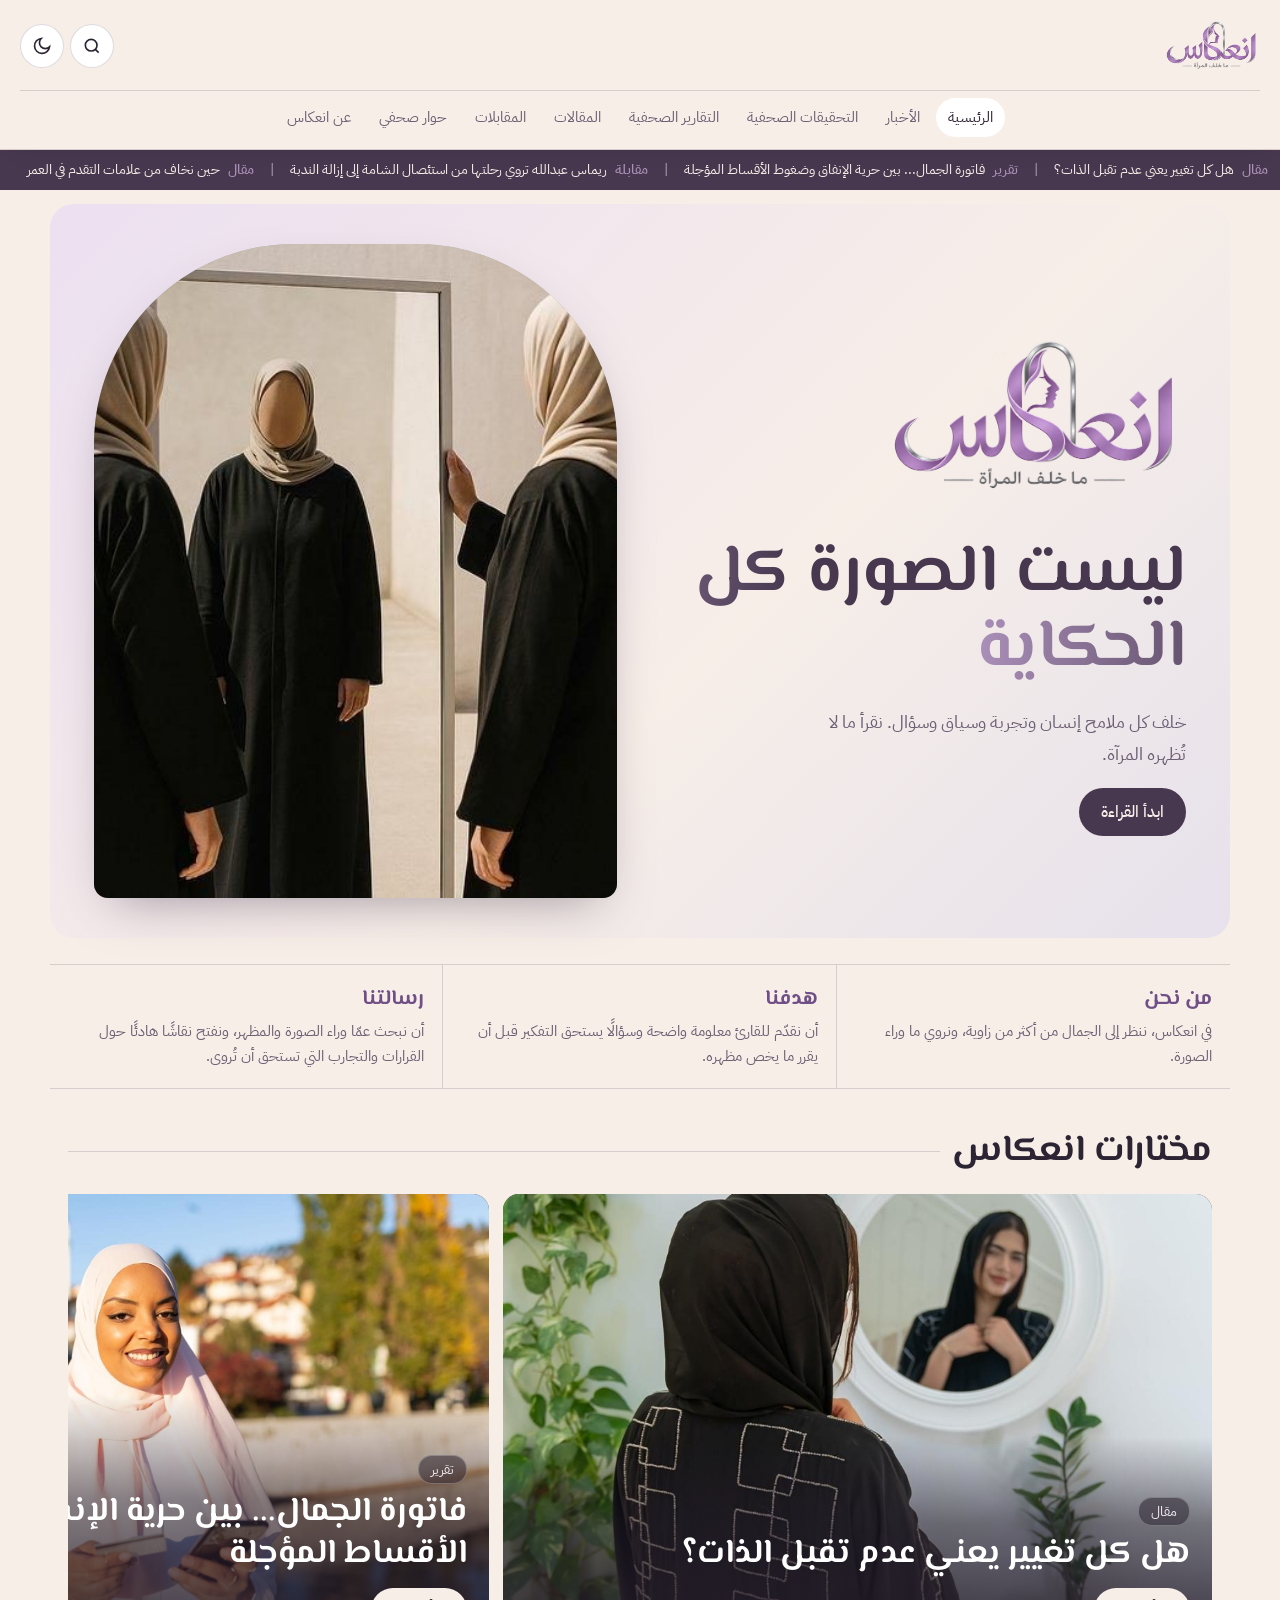
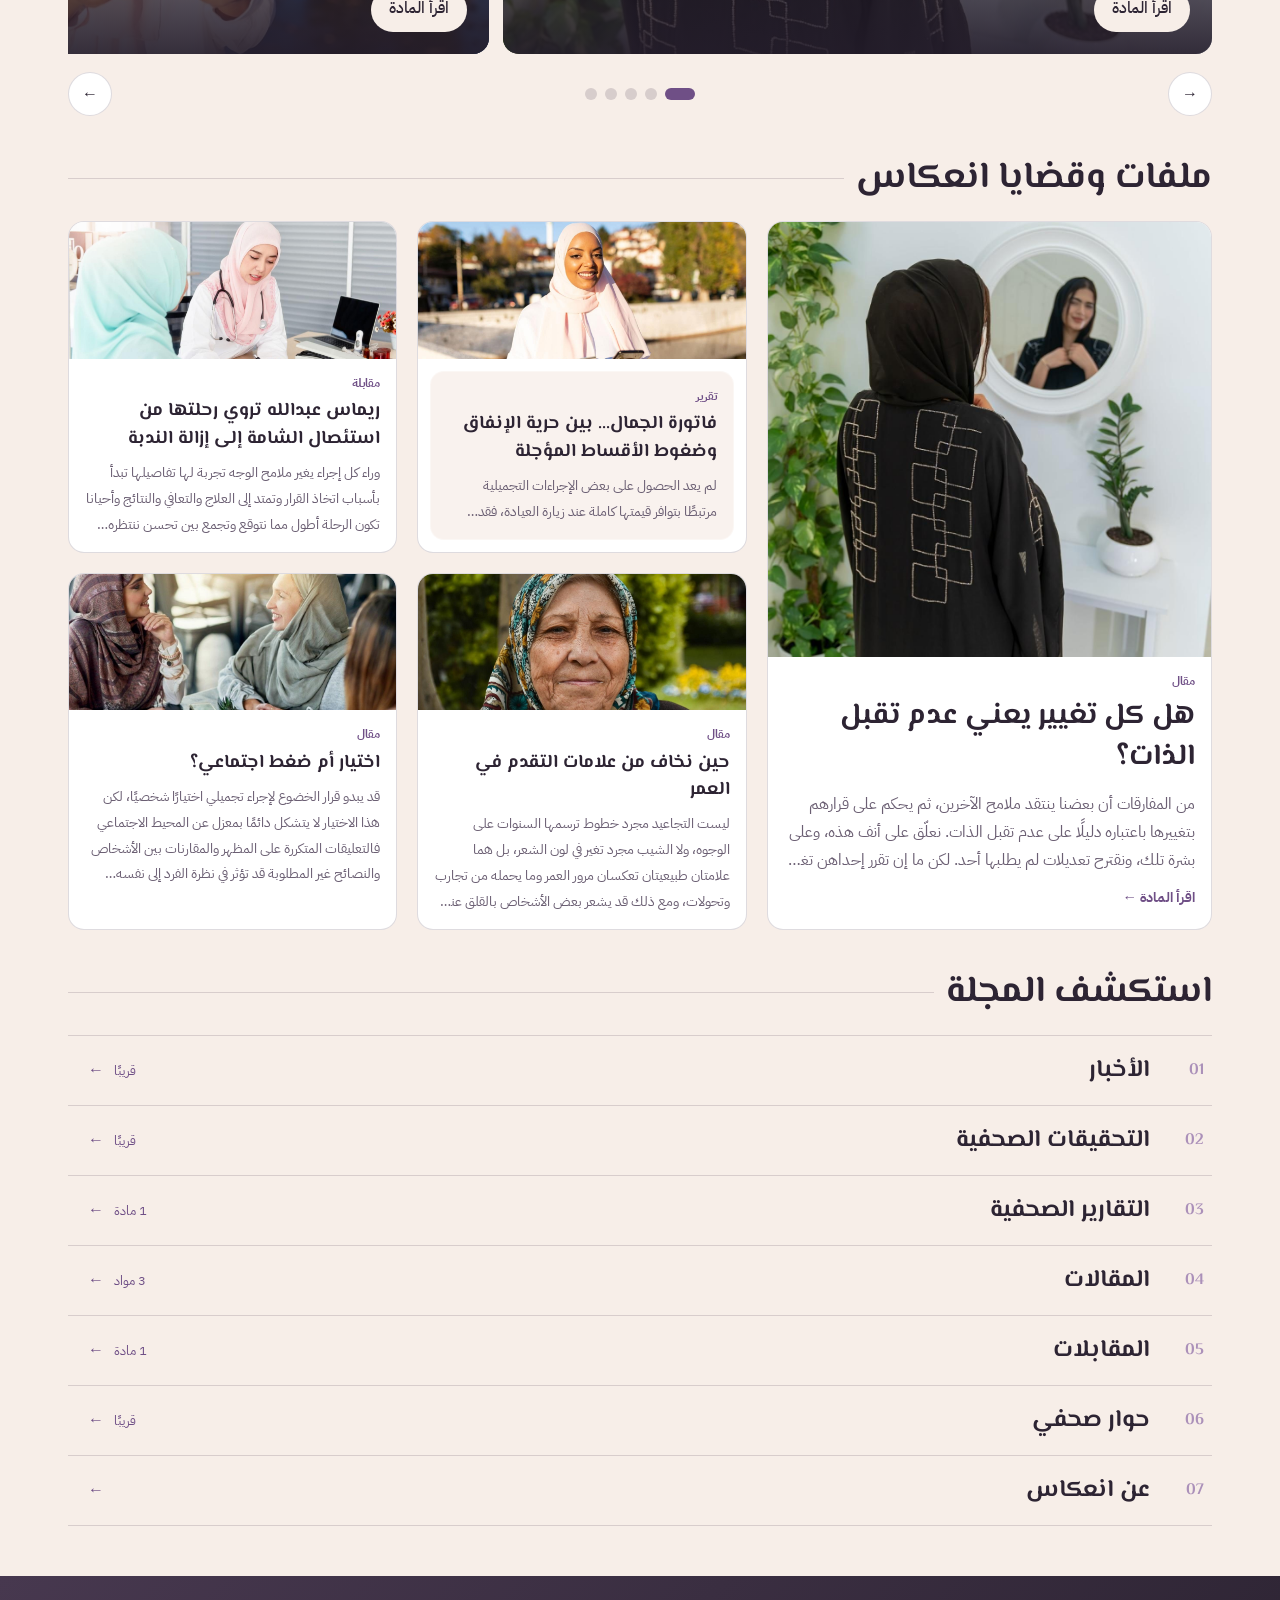
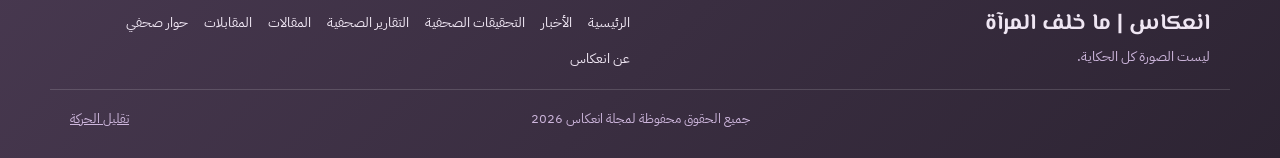
==== index.html @ 0155a6f4 "Add complete Inikas magazine with local fonts and latest navigation and team refinements" ====
<!doctype html>
<html lang="ar" dir="rtl">
<head>
<meta charset="utf-8">
<meta name="viewport" content="width=device-width,initial-scale=1">
<title>انعكاس | ما خلف المرآة</title>
<meta name="description" content="في انعكاس ننظر إلى الجمال من أكثر من زاوية، ونحكي القصص التي تختبئ خلف الصورة.">
<meta property="og:title" content="انعكاس | ما خلف المرآة"><meta property="og:type" content="website">
<link rel="icon" href="assets/images/logo-inikas.png">
<script>try{var d=document.documentElement,t=localStorage.getItem('inikas-theme');if(!t)t=matchMedia('(prefers-color-scheme:dark)').matches?'dark':'light';d.dataset.theme=t;if(localStorage.getItem('inikas-motion')==='off')d.dataset.motion='off'}catch(e){}</script>

<link rel="stylesheet" href="assets/css/fonts.css">
<link rel="stylesheet" href="assets/css/style.css">
</head>
<body>
<a class="skip" href="#main">تخطَّ إلى المحتوى</a>
<div id="progress" aria-hidden="true"></div>
<header class="top">
 <a class="brand" href="#/" aria-label="انعكاس — الرئيسية"><img src="assets/images/logo-inikas.png" alt="شعار انعكاس: ما خلف المرآة"></a>
 <nav id="nav" aria-label="أقسام المجلة"></nav>
 <div class="tools">
  <button id="btnSearch" class="ib" aria-label="بحث"><svg viewBox="0 0 24 24" width="20" height="20" fill="none" stroke="currentColor" stroke-width="2"><circle cx="11" cy="11" r="7"/><path d="m20 20-4-4"/></svg></button>
  <button id="btnTheme" class="ib" aria-label="تبديل الوضع الفاتح والداكن"><svg viewBox="0 0 24 24" width="20" height="20" fill="none" stroke="currentColor" stroke-width="2"><path d="M21 13A9 9 0 1 1 11 3a7 7 0 0 0 10 10z"/></svg></button>
  <button id="btnMenu" class="ib burger" aria-label="القائمة" aria-expanded="false" aria-controls="drawer"><svg viewBox="0 0 24 24" width="22" height="22" fill="none" stroke="currentColor" stroke-width="2" stroke-linecap="round"><path d="M4 7h16M4 12h16M4 17h16"/></svg></button>
 </div>
</header>
<div class="ticker" role="region" aria-label="آخر العناوين"><div class="tview"><div class="ttrack" id="ttrack"></div></div></div>
<main id="main" tabindex="-1"></main>
<footer class="foot" id="foot"></footer>
<div id="overlay" hidden></div>
<script src="content/articles.js"></script>
<script src="content/articles2.js"></script>
<script src="assets/js/app.js"></script>
</body></html>
---- assets/css/fonts.css ----
@font-face {
  font-family: 'El Messiri';
  font-style: normal;
  font-weight: 400 700;
  font-display: swap;
  src: url(../fonts/el-messiri-400-700-arabic.woff2) format('woff2');
  unicode-range: U+0600-06FF, U+0750-077F, U+0870-0891, U+0897-08E1, U+08E3-08FF, U+200C-200E, U+2010-2011, U+204F, U+2E41, U+FB50-FDFF, U+FE70-FE74, U+FE76-FEFC, U+102E0-102FB, U+10E60-10E7E, U+10EC2-10EC7, U+10EC9-10EEE, U+10EF0-10EFF, U+1EE00-1EE03, U+1EE05-1EE1F, U+1EE21-1EE22, U+1EE24, U+1EE27, U+1EE29-1EE32, U+1EE34-1EE37, U+1EE39, U+1EE3B, U+1EE42, U+1EE47, U+1EE49, U+1EE4B, U+1EE4D-1EE4F, U+1EE51-1EE52, U+1EE54, U+1EE57, U+1EE59, U+1EE5B, U+1EE5D, U+1EE5F, U+1EE61-1EE62, U+1EE64, U+1EE67-1EE6A, U+1EE6C-1EE72, U+1EE74-1EE77, U+1EE79-1EE7C, U+1EE7E, U+1EE80-1EE89, U+1EE8B-1EE9B, U+1EEA1-1EEA3, U+1EEA5-1EEA9, U+1EEAB-1EEBB, U+1EEF0-1EEF1;
}
@font-face {
  font-family: 'El Messiri';
  font-style: normal;
  font-weight: 400 700;
  font-display: swap;
  src: url(../fonts/el-messiri-400-700-latin.woff2) format('woff2');
  unicode-range: U+0000-00FF, U+0131, U+0152-0153, U+02BB-02BC, U+02C6, U+02DA, U+02DC, U+0304, U+0308, U+0329, U+2000-206F, U+20AC, U+2122, U+2191, U+2193, U+2212, U+2215, U+FEFF, U+FFFD;
}
@font-face {
  font-family: 'IBM Plex Sans Arabic';
  font-style: normal;
  font-weight: 400;
  font-display: swap;
  src: url(../fonts/ibm-plex-sans-arabic-400-arabic.woff2) format('woff2');
  unicode-range: U+0600-06FF, U+0750-077F, U+0870-0891, U+0897-08E1, U+08E3-08FF, U+200C-200E, U+2010-2011, U+204F, U+2E41, U+FB50-FDFF, U+FE70-FE74, U+FE76-FEFC, U+102E0-102FB, U+10E60-10E7E, U+10EC2-10EC7, U+10EC9-10EEE, U+10EF0-10EFF, U+1EE00-1EE03, U+1EE05-1EE1F, U+1EE21-1EE22, U+1EE24, U+1EE27, U+1EE29-1EE32, U+1EE34-1EE37, U+1EE39, U+1EE3B, U+1EE42, U+1EE47, U+1EE49, U+1EE4B, U+1EE4D-1EE4F, U+1EE51-1EE52, U+1EE54, U+1EE57, U+1EE59, U+1EE5B, U+1EE5D, U+1EE5F, U+1EE61-1EE62, U+1EE64, U+1EE67-1EE6A, U+1EE6C-1EE72, U+1EE74-1EE77, U+1EE79-1EE7C, U+1EE7E, U+1EE80-1EE89, U+1EE8B-1EE9B, U+1EEA1-1EEA3, U+1EEA5-1EEA9, U+1EEAB-1EEBB, U+1EEF0-1EEF1;
}
@font-face {
  font-family: 'IBM Plex Sans Arabic';
  font-style: normal;
  font-weight: 400;
  font-display: swap;
  src: url(../fonts/ibm-plex-sans-arabic-400-latin.woff2) format('woff2');
  unicode-range: U+0000-00FF, U+0131, U+0152-0153, U+02BB-02BC, U+02C6, U+02DA, U+02DC, U+0304, U+0308, U+0329, U+2000-206F, U+20AC, U+2122, U+2191, U+2193, U+2212, U+2215, U+FEFF, U+FFFD;
}
@font-face {
  font-family: 'IBM Plex Sans Arabic';
  font-style: normal;
  font-weight: 500;
  font-display: swap;
  src: url(../fonts/ibm-plex-sans-arabic-500-arabic.woff2) format('woff2');
  unicode-range: U+0600-06FF, U+0750-077F, U+0870-0891, U+0897-08E1, U+08E3-08FF, U+200C-200E, U+2010-2011, U+204F, U+2E41, U+FB50-FDFF, U+FE70-FE74, U+FE76-FEFC, U+102E0-102FB, U+10E60-10E7E, U+10EC2-10EC7, U+10EC9-10EEE, U+10EF0-10EFF, U+1EE00-1EE03, U+1EE05-1EE1F, U+1EE21-1EE22, U+1EE24, U+1EE27, U+1EE29-1EE32, U+1EE34-1EE37, U+1EE39, U+1EE3B, U+1EE42, U+1EE47, U+1EE49, U+1EE4B, U+1EE4D-1EE4F, U+1EE51-1EE52, U+1EE54, U+1EE57, U+1EE59, U+1EE5B, U+1EE5D, U+1EE5F, U+1EE61-1EE62, U+1EE64, U+1EE67-1EE6A, U+1EE6C-1EE72, U+1EE74-1EE77, U+1EE79-1EE7C, U+1EE7E, U+1EE80-1EE89, U+1EE8B-1EE9B, U+1EEA1-1EEA3, U+1EEA5-1EEA9, U+1EEAB-1EEBB, U+1EEF0-1EEF1;
}
@font-face {
  font-family: 'IBM Plex Sans Arabic';
  font-style: normal;
  font-weight: 500;
  font-display: swap;
  src: url(../fonts/ibm-plex-sans-arabic-500-latin.woff2) format('woff2');
  unicode-range: U+0000-00FF, U+0131, U+0152-0153, U+02BB-02BC, U+02C6, U+02DA, U+02DC, U+0304, U+0308, U+0329, U+2000-206F, U+20AC, U+2122, U+2191, U+2193, U+2212, U+2215, U+FEFF, U+FFFD;
}
@font-face {
  font-family: 'IBM Plex Sans Arabic';
  font-style: normal;
  font-weight: 600;
  font-display: swap;
  src: url(../fonts/ibm-plex-sans-arabic-600-arabic.woff2) format('woff2');
  unicode-range: U+0600-06FF, U+0750-077F, U+0870-0891, U+0897-08E1, U+08E3-08FF, U+200C-200E, U+2010-2011, U+204F, U+2E41, U+FB50-FDFF, U+FE70-FE74, U+FE76-FEFC, U+102E0-102FB, U+10E60-10E7E, U+10EC2-10EC7, U+10EC9-10EEE, U+10EF0-10EFF, U+1EE00-1EE03, U+1EE05-1EE1F, U+1EE21-1EE22, U+1EE24, U+1EE27, U+1EE29-1EE32, U+1EE34-1EE37, U+1EE39, U+1EE3B, U+1EE42, U+1EE47, U+1EE49, U+1EE4B, U+1EE4D-1EE4F, U+1EE51-1EE52, U+1EE54, U+1EE57, U+1EE59, U+1EE5B, U+1EE5D, U+1EE5F, U+1EE61-1EE62, U+1EE64, U+1EE67-1EE6A, U+1EE6C-1EE72, U+1EE74-1EE77, U+1EE79-1EE7C, U+1EE7E, U+1EE80-1EE89, U+1EE8B-1EE9B, U+1EEA1-1EEA3, U+1EEA5-1EEA9, U+1EEAB-1EEBB, U+1EEF0-1EEF1;
}
@font-face {
  font-family: 'IBM Plex Sans Arabic';
  font-style: normal;
  font-weight: 600;
  font-display: swap;
  src: url(../fonts/ibm-plex-sans-arabic-600-latin.woff2) format('woff2');
  unicode-range: U+0000-00FF, U+0131, U+0152-0153, U+02BB-02BC, U+02C6, U+02DA, U+02DC, U+0304, U+0308, U+0329, U+2000-206F, U+20AC, U+2122, U+2191, U+2193, U+2212, U+2215, U+FEFF, U+FFFD;
}
@font-face {
  font-family: 'IBM Plex Sans Arabic';
  font-style: normal;
  font-weight: 700;
  font-display: swap;
  src: url(../fonts/ibm-plex-sans-arabic-700-arabic.woff2) format('woff2');
  unicode-range: U+0600-06FF, U+0750-077F, U+0870-0891, U+0897-08E1, U+08E3-08FF, U+200C-200E, U+2010-2011, U+204F, U+2E41, U+FB50-FDFF, U+FE70-FE74, U+FE76-FEFC, U+102E0-102FB, U+10E60-10E7E, U+10EC2-10EC7, U+10EC9-10EEE, U+10EF0-10EFF, U+1EE00-1EE03, U+1EE05-1EE1F, U+1EE21-1EE22, U+1EE24, U+1EE27, U+1EE29-1EE32, U+1EE34-1EE37, U+1EE39, U+1EE3B, U+1EE42, U+1EE47, U+1EE49, U+1EE4B, U+1EE4D-1EE4F, U+1EE51-1EE52, U+1EE54, U+1EE57, U+1EE59, U+1EE5B, U+1EE5D, U+1EE5F, U+1EE61-1EE62, U+1EE64, U+1EE67-1EE6A, U+1EE6C-1EE72, U+1EE74-1EE77, U+1EE79-1EE7C, U+1EE7E, U+1EE80-1EE89, U+1EE8B-1EE9B, U+1EEA1-1EEA3, U+1EEA5-1EEA9, U+1EEAB-1EEBB, U+1EEF0-1EEF1;
}
@font-face {
  font-family: 'IBM Plex Sans Arabic';
  font-style: normal;
  font-weight: 700;
  font-display: swap;
  src: url(../fonts/ibm-plex-sans-arabic-700-latin.woff2) format('woff2');
  unicode-range: U+0000-00FF, U+0131, U+0152-0153, U+02BB-02BC, U+02C6, U+02DA, U+02DC, U+0304, U+0308, U+0329, U+2000-206F, U+20AC, U+2122, U+2191, U+2193, U+2212, U+2215, U+FEFF, U+FFFD;
}
---- assets/css/style.css ----
:root{--bg:#F7EEE8;--bg2:#fff;--ink:#2d2433;--mut:#6b5f73;--mauve:#AB90B9;--plum:#47384F;--sage:#ADB9A9;--line:rgba(71,56,79,.18);--acc:#6f4f86;--fs:1.08rem;--hf:'El Messiri','Noto Naskh Arabic',serif;--bf:'IBM Plex Sans Arabic','Segoe UI',Tahoma,sans-serif}
[data-theme=dark]{--bg:#241d2b;--bg2:#30263a;--ink:#f1e9ee;--mut:#b9aec3;--mauve:#c3a9d1;--plum:#e9dff0;--line:rgba(233,223,240,.2);--acc:#d2b8e0}
*{box-sizing:border-box}html{scroll-behavior:smooth}
body{margin:0;background:var(--bg);color:var(--ink);font:400 1rem/1.7 var(--bf);overflow-x:hidden}
img{max-width:100%;display:block}a{color:inherit}
.skip{position:absolute;top:-60px;inset-inline-start:8px;background:var(--plum);color:#fff;padding:8px 12px;z-index:99}.skip:focus{top:8px}
:focus-visible{outline:3px solid var(--mauve);outline-offset:2px}
#progress{position:fixed;top:0;inset-inline:0;height:3px;transform-origin:right;transform:scaleX(0);background:var(--mauve);z-index:60}
.top{position:sticky;top:0;z-index:40;display:flex;align-items:center;gap:12px;padding:8px 16px;background:var(--bg);border-bottom:1px solid var(--line)}
.brand img{height:46px;width:auto;background:#fff;border-radius:8px;padding:2px 8px}
#nav{display:none;gap:4px;flex:1;flex-wrap:wrap}
#nav a{text-decoration:none;padding:6px 10px;border-radius:20px;font-size:.92rem;color:var(--mut)}#nav a:hover,#nav a[aria-current]{background:var(--bg2);color:var(--ink)}
.tools{display:flex;gap:6px;align-items:center;margin-inline-start:auto}
.ib{border:1px solid var(--line);background:var(--bg2);color:var(--ink);width:44px;height:44px;border-radius:50%;cursor:pointer;display:grid;place-items:center;font:inherit}.ib.sm{width:34px;height:34px;font-size:.6rem}
.pill{border:0;background:var(--plum);color:var(--bg);padding:10px 16px;border-radius:24px;font:500 .9rem var(--bf);cursor:pointer;min-height:44px}[data-theme=dark] .pill{background:var(--mauve);color:#241d2b}
@media(min-width:1000px){#nav{display:flex}}
.ticker{display:flex;align-items:center;gap:10px;background:var(--plum);color:#f7eee8;padding:4px 12px;font-size:.88rem}
[data-theme=dark] .ticker{background:#17121c}
.tlabel{background:var(--mauve);color:#2d2433;padding:2px 12px;border-radius:14px;font-weight:700;white-space:nowrap}
.tview{flex:1;overflow:hidden;min-width:0}.ttrack{display:flex;width:max-content;animation:tick 55s linear infinite}
.ttrack.paused,.ticker:hover .ttrack,.ticker:focus-within .ttrack{animation-play-state:paused}
.ttrack a{white-space:nowrap;text-decoration:none;padding:4px 0;display:inline-flex;gap:8px}.ttrack a:hover{text-decoration:underline}
.ttrack a b{color:var(--mauve);font-weight:500}.ttrack i{margin:0 18px;color:var(--mauve);font-style:normal;align-self:center}
.ticker .ib{background:transparent;color:#fff;border-color:rgba(255,255,255,.4)}
@keyframes tick{to{transform:translateX(-50%)}}
@media(prefers-reduced-motion:reduce){.ttrack{animation:none}.tview{overflow-x:auto}html{scroll-behavior:auto}*{transition:none!important}}
main{min-height:70vh;outline:0}
.wrap{max-width:1180px;margin:auto;padding:0 18px}
.hero{display:grid;gap:22px;padding:28px 18px 10px;max-width:1180px;margin:auto}
@media(min-width:860px){.hero{grid-template-columns:1.05fr 1fr;align-items:center;padding-top:44px}}
.kick{color:var(--acc);font-weight:700;letter-spacing:.04em;font-size:.9rem}
.hero h1{font:700 clamp(2.1rem,7vw,4.2rem)/1.12 var(--hf);margin:.2em 0 .3em;color:var(--plum)}[data-theme=dark] .hero h1{color:var(--ink)}
.hero p.lead{font-size:1.15rem;color:var(--mut);max-width:34ch}
.hero .logo{width:min(280px,70%);background:#fff;border-radius:14px;padding:6px 12px;margin-bottom:14px}
.btn{display:inline-block;background:var(--plum);color:var(--bg);padding:12px 22px;border-radius:28px;text-decoration:none;font-weight:500;border:0;cursor:pointer;font:500 1rem var(--bf);min-height:44px;transition:transform .2s}.btn:hover{transform:translateY(-2px)}[data-theme=dark] .btn{background:var(--mauve);color:#241d2b}
.mirror{position:relative;border-radius:200px 200px 14px 14px;overflow:hidden;aspect-ratio:4/5;background:var(--sage);box-shadow:0 20px 50px -20px rgba(71,56,79,.5)}
.mirror img{width:100%;height:100%;object-fit:cover;object-position:50% 40%}
.mirror::after{content:"";position:absolute;inset:0;background:linear-gradient(115deg,transparent 40%,rgba(255,255,255,.35) 50%,transparent 60%);background-size:250% 100%;animation:sheen 7s ease-in-out infinite}
@keyframes sheen{0%{background-position:150% 0}60%,100%{background-position:-50% 0}}
@media(prefers-reduced-motion:reduce){.mirror::after{animation:none}}
.mirror small,.cap{position:absolute;inset-inline-start:12px;bottom:10px;background:rgba(36,29,43,.7);color:#fff;padding:2px 10px;border-radius:12px;font-size:.75rem}
.intro{display:grid;gap:0;margin:26px auto;max-width:1180px;border-block:1px solid var(--line)}
@media(min-width:760px){.intro{grid-template-columns:repeat(3,1fr)}.intro div+div{border-inline-start:1px solid var(--line)}}
.intro div{padding:18px}.intro h2{font:700 1.3rem var(--hf);margin:0 0 4px;color:var(--acc)}.intro p{margin:0;color:var(--mut);font-size:.95rem}
h2.sec{font:700 clamp(1.6rem,4vw,2.3rem) var(--hf);margin:34px 0 14px;display:flex;align-items:center;gap:12px}h2.sec::after{content:"";flex:1;height:1px;background:var(--line)}
.slider{position:relative}.strack{display:flex;gap:14px;overflow-x:auto;scroll-snap-type:x mandatory;scrollbar-width:none;padding-bottom:8px}.strack::-webkit-scrollbar{display:none}
.slide{flex:0 0 88%;scroll-snap-align:center;position:relative;border-radius:16px;overflow:hidden;min-height:380px;background:var(--plum);color:#fff;display:flex;align-items:flex-end}
@media(min-width:860px){.slide{flex-basis:62%;min-height:460px}}
.slide img{position:absolute;inset:0;width:100%;height:100%;object-fit:cover}
.slide .txt{position:relative;padding:60px 22px 22px;width:100%;background:linear-gradient(0deg,rgba(36,29,43,.92),rgba(36,29,43,.55) 60%,transparent)}
.slide .k{color:#e0cdea;font-size:.85rem}.slide h3{font:700 clamp(1.4rem,3.4vw,2.1rem)/1.25 var(--hf);margin:.2em 0 .4em}.slide .btn{background:#f7eee8;color:#2d2433;padding:8px 18px}
.sctl{display:flex;align-items:center;gap:10px;margin-top:10px}.dots{display:flex;gap:8px;flex:1;justify-content:center}.dots button{width:12px;height:12px;border-radius:6px;border:0;background:var(--line);cursor:pointer;padding:0;transition:width .3s}.dots button[aria-current=true]{width:30px;background:var(--acc)}
.list{display:grid;gap:14px;margin-bottom:30px}@media(min-width:760px){.list{grid-template-columns:repeat(2,1fr)}}
.item{display:grid;grid-template-columns:110px 1fr;gap:14px;text-decoration:none;padding:12px;border-radius:14px;background:var(--bg2);border:1px solid var(--line);transition:border-color .2s,transform .2s}.item:hover{border-color:var(--mauve);transform:translateY(-2px)}
.item img{width:110px;height:110px;object-fit:cover;border-radius:10px}.item h3{margin:.1em 0;font:700 1.15rem/1.35 var(--hf)}.item span{color:var(--acc);font-size:.82rem;font-weight:700}
.soon{border:1px dashed var(--line);border-radius:14px;padding:22px;text-align:center;color:var(--mut);background:var(--bg2)}
.page{padding-block:30px}.page h1{font:700 clamp(1.9rem,5vw,3rem)/1.2 var(--hf);margin:.1em 0 .3em}
.art{max-width:68ch;margin:auto;padding:0 18px 40px}.art .hdr img{width:100%;max-height:480px;object-fit:cover;border-radius:16px}
.fig{position:relative;margin:16px 0}.art-body p{font-size:var(--fs);line-height:2;margin:0 0 1.15em}
.art-body .note{border-inline-start:4px solid var(--mauve);padding:8px 14px;background:var(--bg2);border-radius:6px;font-weight:500}
.abar{display:flex;flex-wrap:wrap;gap:8px;margin:12px 0}.abar button,.abar a{border:1px solid var(--line);background:var(--bg2);color:var(--ink);padding:8px 14px;border-radius:22px;font:inherit;font-size:.88rem;cursor:pointer;min-height:40px;text-decoration:none}
.srcs{border-top:1px solid var(--line);margin-top:30px;padding-top:14px;font-size:.92rem;color:var(--mut)}.srcs a{word-break:break-all;color:var(--acc)}
.reading .top nav,.reading .intro,.reading .related,.reading .ticker,.reading .foot{display:none}.reading .art{max-width:60ch}
.team{counter-reset:t;display:grid;gap:10px;grid-template-columns:repeat(auto-fill,minmax(230px,1fr));padding:0;list-style:none}
.team li{display:flex;align-items:center;gap:12px;padding:14px;background:var(--bg2);border:1px solid var(--line);border-radius:14px;transition:border-color .2s}.team li:hover{border-color:var(--mauve)}
.team li::before{content:none;display:none}
.team svg{width:34px;height:34px;color:var(--acc);flex:none}
.foot{text-align:center;padding:30px 18px;color:var(--mut);border-top:1px solid var(--line);margin-top:40px;font-size:.9rem}
#overlay{position:fixed;inset:0;z-index:80;background:rgba(36,29,43,.7);display:flex;justify-content:center;align-items:flex-start;padding:5vh 12px;overflow:auto}#overlay[hidden]{display:none}
.dlg{background:var(--bg);width:min(680px,100%);border-radius:18px;padding:18px;border:1px solid var(--line)}
.dlg input{width:100%;padding:14px;border-radius:12px;border:1px solid var(--line);background:var(--bg2);color:var(--ink);font:inherit;font-size:1.05rem}
.res a{display:block;padding:10px 6px;border-bottom:1px solid var(--line);text-decoration:none}.res a:hover,.res a:focus{background:var(--bg2)}.res small{color:var(--acc)}
.dlg .row{display:flex;justify-content:space-between;align-items:center;margin-bottom:10px}.dlg h2{margin:0;font:700 1.3rem var(--hf)}
.reveal{opacity:0;transform:translateY(14px);transition:opacity .6s,transform .6s}.reveal.in{opacity:1;transform:none}
.art-body .sub{font:700 1.45rem var(--hf);color:var(--acc);margin:1.6em 0 .5em}
.art-body .qq{font-weight:700;color:var(--plum);margin:1.3em 0 .2em;border-inline-start:4px solid var(--mauve);padding-inline-start:12px}[data-theme=dark] .qq{color:var(--mauve)}
.art-body .aa{margin-inline-start:16px}
.box{background:var(--bg2);border:1px solid var(--line);border-radius:14px;padding:14px 16px;margin:1.2em 0;font-size:.95rem}.box strong{display:block;color:var(--acc);margin-bottom:8px}.box div{display:flex;justify-content:space-between;gap:14px;padding:6px 0;border-top:1px solid var(--line);flex-wrap:wrap}.box b{font-weight:700}
/* ===== v0.3 refinements ===== */
:root{--gl:rgba(247,238,232,.72)}[data-theme=dark]{--gl:rgba(36,29,43,.64)}
.glass{background:var(--gl);-webkit-backdrop-filter:blur(10px);backdrop-filter:blur(10px);border:1px solid rgba(255,255,255,.35);color:var(--ink)}
.kd{display:block;font-size:.76rem;font-weight:700;color:var(--acc);margin-bottom:4px}
.top{background:rgba(247,238,232,.82);-webkit-backdrop-filter:blur(12px);backdrop-filter:blur(12px)}[data-theme=dark] .top{background:rgba(36,29,43,.82)}
.brand img{height:44px;background:none;padding:0;border-radius:0}
[data-theme=dark] .brand img,[data-theme=dark] .hero .logo,[data-theme=dark] .dh img{filter:drop-shadow(0 0 5px rgba(255,255,255,.4))}
#nav{flex-wrap:nowrap;margin-inline:8px}#nav a{white-space:nowrap;padding:6px 9px;font-size:.84rem}
@media(min-width:1200px){#nav a{font-size:.95rem;padding:6px 12px}.brand img{height:52px}}
@media(min-width:1000px){.burger{display:none}}
.ticker .ib{display:none}
.ttrack{animation:tick2 75s linear infinite}.tg{display:flex;flex:none}
@keyframes tick2{from{transform:translateX(0)}to{transform:translateX(50%)}}
.ttrack i{margin:0 16px;color:#cdbfd6;font-style:normal;opacity:.8}
[data-motion=off] .ttrack{animation:none}[data-motion=off] .tview{overflow-x:auto}
@media(prefers-reduced-motion:reduce){.ttrack{animation:none}}
.hero{margin:14px auto 0;width:calc(100% - 24px);max-width:1180px;padding:22px;border-radius:24px;background:linear-gradient(135deg,#ece0f1 0%,#F7EEE8 58%,#e6e1ec 100%);gap:20px}
[data-theme=dark] .hero{background:linear-gradient(135deg,#3b2d49 0%,#241d2b 60%,#2f2838 100%)}
@media(min-width:860px){.hero{padding:40px 44px}}
.hero .logo{width:min(300px,72%);background:none;padding:0;border-radius:0;margin:0 0 6px}
.hero h1{margin:.1em 0 .3em}.grad{background:linear-gradient(90deg,#AB90B9,#47384F);-webkit-background-clip:text;background-clip:text;color:transparent}
[data-theme=dark] .grad{background:linear-gradient(90deg,#e2cdee,#AB90B9);-webkit-background-clip:text;background-clip:text}
.mirror small{display:none}.mirror::after{animation:sheen 1.8s ease 1s 1 both}
.chip{position:absolute;inset-inline:12px;bottom:12px;padding:10px 14px;border-radius:14px;text-decoration:none;font-weight:500;font-size:.92rem;line-height:1.5;z-index:2}
@media(prefers-reduced-motion:reduce){.mirror::after{animation:none}}[data-motion=off] .mirror::after{animation:none}
.slide .k{display:inline-block;padding:2px 12px;border-radius:14px;background:rgba(36,29,43,.5);color:#f1e9ee;-webkit-backdrop-filter:blur(8px);backdrop-filter:blur(8px);border:1px solid rgba(255,255,255,.25)}
.files{display:grid;gap:16px;margin-bottom:10px}
.c{display:block;text-decoration:none;border-radius:16px;overflow:hidden;background:var(--bg2);border:1px solid var(--line);position:relative;transition:transform .25s,border-color .25s,box-shadow .25s}
.c:hover{transform:translateY(-3px);border-color:var(--mauve);box-shadow:0 14px 30px -18px rgba(71,56,79,.6)}
.c .ph{overflow:hidden}.c img{width:100%;height:100%;object-fit:cover;transition:transform .5s}.c:hover img{transform:scale(1.04)}
.c h3{font:700 1.2rem/1.4 var(--hf);margin:.1em 0 .4em}.c p{margin:0;color:var(--mut);font-size:.9rem;line-height:1.8;display:-webkit-box;-webkit-line-clamp:3;-webkit-box-orient:vertical;overflow:hidden}
.c .tx{padding:14px 16px}.c em{display:inline-block;margin-top:10px;font-style:normal;color:var(--acc);font-weight:700;font-size:.9rem}
.lead .ph{aspect-ratio:16/10}.lead h3{font-size:clamp(1.5rem,3.6vw,2.2rem);line-height:1.3}.lead p{-webkit-line-clamp:3;font-size:.98rem}
.over{min-height:420px;display:flex;align-items:flex-end}.over img{position:absolute;inset:0}
.over .tx{position:relative;margin:12px;border-radius:14px;width:calc(100% - 24px)}.over p{-webkit-line-clamp:2}
.side{display:grid;grid-template-columns:1fr 36%}.side .ph{min-height:150px}.side h3{font-size:1.1rem}.side p{-webkit-line-clamp:3}
@media(min-width:860px){.files{grid-template-columns:repeat(12,1fr)}.files .lead{grid-column:span 7}.files .over{grid-column:span 5;min-height:0}.files .wide{grid-column:span 6}.files .vert{grid-column:span 3;display:flex;flex-direction:column}.files .vert .ph{order:-1;aspect-ratio:4/3;min-height:0}.files .vert p{-webkit-line-clamp:4}.files .wide .ph{min-height:230px}}
.list .c{height:100%}
.explore{list-style:none;margin:0 0 10px;padding:0;border-bottom:1px solid var(--line)}
.explore a{display:grid;grid-template-columns:44px 1fr auto 28px;align-items:center;gap:10px;padding:16px 8px;border-top:1px solid var(--line);text-decoration:none;transition:background .3s}
.explore a:hover,.explore a:focus-visible{background:linear-gradient(to left,rgba(171,144,185,.22),transparent)}
.explore .no{font:700 1rem var(--hf);color:var(--mauve)}.explore .nm{font:700 clamp(1.15rem,2.6vw,1.5rem) var(--hf)}.explore small{display:block;font:400 .82rem var(--bf);color:var(--mut)}
.explore .ct{font-size:.8rem;color:var(--acc)}.explore .ar{transition:transform .25s;color:var(--acc)}.explore a:hover .ar{transform:translateX(-5px)}
.imgnote{margin:8px 2px 0;font-size:.82rem;color:var(--mut)}
.foot{margin-top:50px;padding:0;border:0;text-align:start;background:linear-gradient(135deg,#47384F,#2d2433);color:#efe6f3}[data-theme=dark] .foot{background:linear-gradient(135deg,#2f2838,#17121c)}
.fwrap{max-width:1180px;margin:auto;padding:30px 20px 14px;display:flex;flex-wrap:wrap;gap:20px;justify-content:space-between;align-items:flex-start}
.fbrand{font:700 1.4rem var(--hf)}.ftag{margin:.2em 0 0;color:#cdb6dc}
.flinks{display:flex;flex-wrap:wrap;gap:4px 16px;max-width:560px}.flinks a{color:#efe6f3;text-decoration:none;font-size:.9rem;padding:4px 0}.flinks a:hover{text-decoration:underline}
.fbot{max-width:1180px;margin:auto;padding:12px 20px 22px;border-top:1px solid rgba(255,255,255,.15);display:flex;flex-wrap:wrap;justify-content:space-between;gap:8px;font-size:.82rem;color:#cdb6dc}
.flink{background:none;border:0;color:#cdb6dc;font:inherit;text-decoration:underline;cursor:pointer;padding:6px 0;min-height:32px}
.drawer{position:fixed;inset:0;z-index:90;visibility:hidden;transition:visibility .3s}.drawer.open{visibility:visible}
.dback{position:absolute;inset:0;background:rgba(36,29,43,.55);opacity:0;transition:opacity .3s}.open .dback{opacity:1}
.dpanel{position:absolute;top:0;bottom:0;right:0;width:min(320px,86vw);background:var(--bg);transform:translateX(100%);transition:transform .3s ease;padding:16px 20px;overflow:auto;border-inline-start:1px solid var(--line)}.open .dpanel{transform:none}
.dh{display:flex;justify-content:space-between;align-items:center;margin-bottom:12px}.dh img{height:46px}
.dpanel nav a{display:block;padding:14px 4px;border-bottom:1px solid var(--line);text-decoration:none;font:700 1.2rem var(--hf)}.dpanel nav a[aria-current]{color:var(--acc)}
@media(prefers-reduced-motion:reduce){.dpanel,.dback{transition:none}}[data-motion=off] .reveal{opacity:1;transform:none}[data-motion=off] *{transition:none!important}
@media(max-width:999px){.brand img{height:44px}}

/* Requested adjustments, scoped to desktop header, files, footer and team. */
@media(min-width:1000px){
 .top{display:flex;min-height:96px;gap:12px;padding:12px 20px;visibility:visible;opacity:1}
 .top .brand{flex:0 0 auto}.top .brand img{height:72px;width:auto}
 #nav{display:flex;flex:1 1 auto;min-width:0;align-items:center;justify-content:center;gap:0;margin-inline:0;flex-wrap:nowrap}
 #nav a{font-size:clamp(.80rem,1.08vw,.95rem);padding:8px clamp(5px,.7vw,12px)}
 .top .tools{flex:0 0 auto;margin-inline-start:0}
}
/* Keep all existing card surfaces and images; change only the files layout. */
.files{gap:20px;align-items:stretch}
.files>.c{min-width:0}
.files>.c .tx{min-width:0}
@media(min-width:680px){
 .files{grid-template-columns:minmax(0,1fr) minmax(0,1fr)}
 .files>.lead{grid-column:1;grid-row:span 2;display:flex;flex-direction:column}
 .files>.lead .ph{aspect-ratio:1.12}
 .files>.lead .tx{flex:1}
 .files>.over,.files>.side{grid-column:auto;display:flex;flex-direction:column;min-height:0}
 .files>.over>img{position:static;height:auto;aspect-ratio:2.4;flex:none}
 .files>.over .tx{position:static;width:auto;margin:12px}
 .files>.side .ph{order:-1;aspect-ratio:2.4;min-height:0;height:auto;flex:none}
 .files>.side .ph img{height:100%}
 .files>.side .tx{flex:1}
 .files>.c:not(.lead) h3{font-size:1.15rem;line-height:1.5}
}
@media(min-width:1000px){
 .files{grid-template-columns:minmax(0,1.15fr) repeat(2,minmax(0,.85fr))}
 .files>.lead{grid-column:1;grid-row:span 2}
 .files>.lead .ph{aspect-ratio:1.02}
 .files>.lead h3{font-size:clamp(1.65rem,2.3vw,2.15rem);line-height:1.4}
}
@media(max-width:679px){
 .files{grid-template-columns:minmax(0,1fr);gap:16px}
 .files>.lead .ph{aspect-ratio:1.35}
 .files>.over{min-height:340px}
 .files>.side{grid-template-columns:minmax(0,1fr) 36%}
 .files>.side .ph{min-height:170px}
}
/* Equal side tracks keep the copyright geometrically centered. */
.fbot{display:grid;grid-template-columns:minmax(0,1fr) auto minmax(0,1fr);align-items:center}
.fbot .copyright{grid-column:2;text-align:center}.fbot .flink{grid-column:3;justify-self:end}
@media(max-width:679px){.fbot{grid-template-columns:minmax(0,1fr);justify-items:center;gap:4px}.fbot .copyright,.fbot .flink{grid-column:1;justify-self:center}.fbot .copyright{width:100%}}
.team{grid-template-columns:repeat(3,minmax(0,1fr));gap:20px;margin-block:24px 36px}
.team li{min-height:108px;padding:22px 18px;background:linear-gradient(140deg,rgba(171,144,185,.17),transparent 75%),var(--bg2);border-color:var(--line);box-shadow:0 8px 24px -22px rgba(71,56,79,.5);transition:transform .22s,border-color .22s,box-shadow .22s}
.team li span{font-weight:500;font-size:1.04rem;line-height:1.8}
.team li::before{flex:none}.team svg{width:30px;height:30px}
@media(hover:hover){.team li:hover{transform:translateY(-3px);border-color:var(--mauve);box-shadow:0 12px 28px -23px rgba(71,56,79,.6)}}
@media(max-width:999px){.team{grid-template-columns:repeat(2,minmax(0,1fr));gap:16px}}
@media(max-width:539px){.team{grid-template-columns:minmax(0,1fr);gap:12px}.team li{min-height:90px;padding:18px}}
@media(prefers-reduced-motion:reduce){.team li{transition:none}.team li:hover{transform:none}}

/* Navigation remains available in desktop mode, including a 980px mobile desktop viewport. */
@media(min-width:900px){
 .top{position:sticky;top:0;z-index:40;display:grid;grid-template-columns:1fr auto;gap:8px 16px;padding:10px 20px;background:var(--bg);box-shadow:0 6px 18px -16px var(--ink)}
 .top .brand{grid-column:1;grid-row:1;justify-self:start}
 .top .tools{grid-column:2;grid-row:1;margin-inline-start:0}
 .top #nav{display:flex;grid-column:1/-1;grid-row:2;justify-content:center;align-items:center;flex-wrap:wrap;gap:4px;width:100%;padding-block:7px 2px;border-top:1px solid var(--line)}
 .top #nav a{font-size:.92rem;padding:7px 12px;white-space:nowrap}
 .top .burger{display:none}
}
.team{list-style:none;counter-reset:none}
.team li{position:relative;gap:16px;border-inline-start:3px solid var(--mauve);border-radius:16px;min-width:0}
.team li::before{content:none;display:none;counter-increment:none}
.team li span{font-size:1.08rem;font-weight:500;overflow-wrap:anywhere}
.team svg{width:46px;height:46px;padding:10px;border:1px solid var(--line);border-radius:50%;background:var(--bg);color:var(--mauve);flex-shrink:0}

.reading .top #nav{display:none}
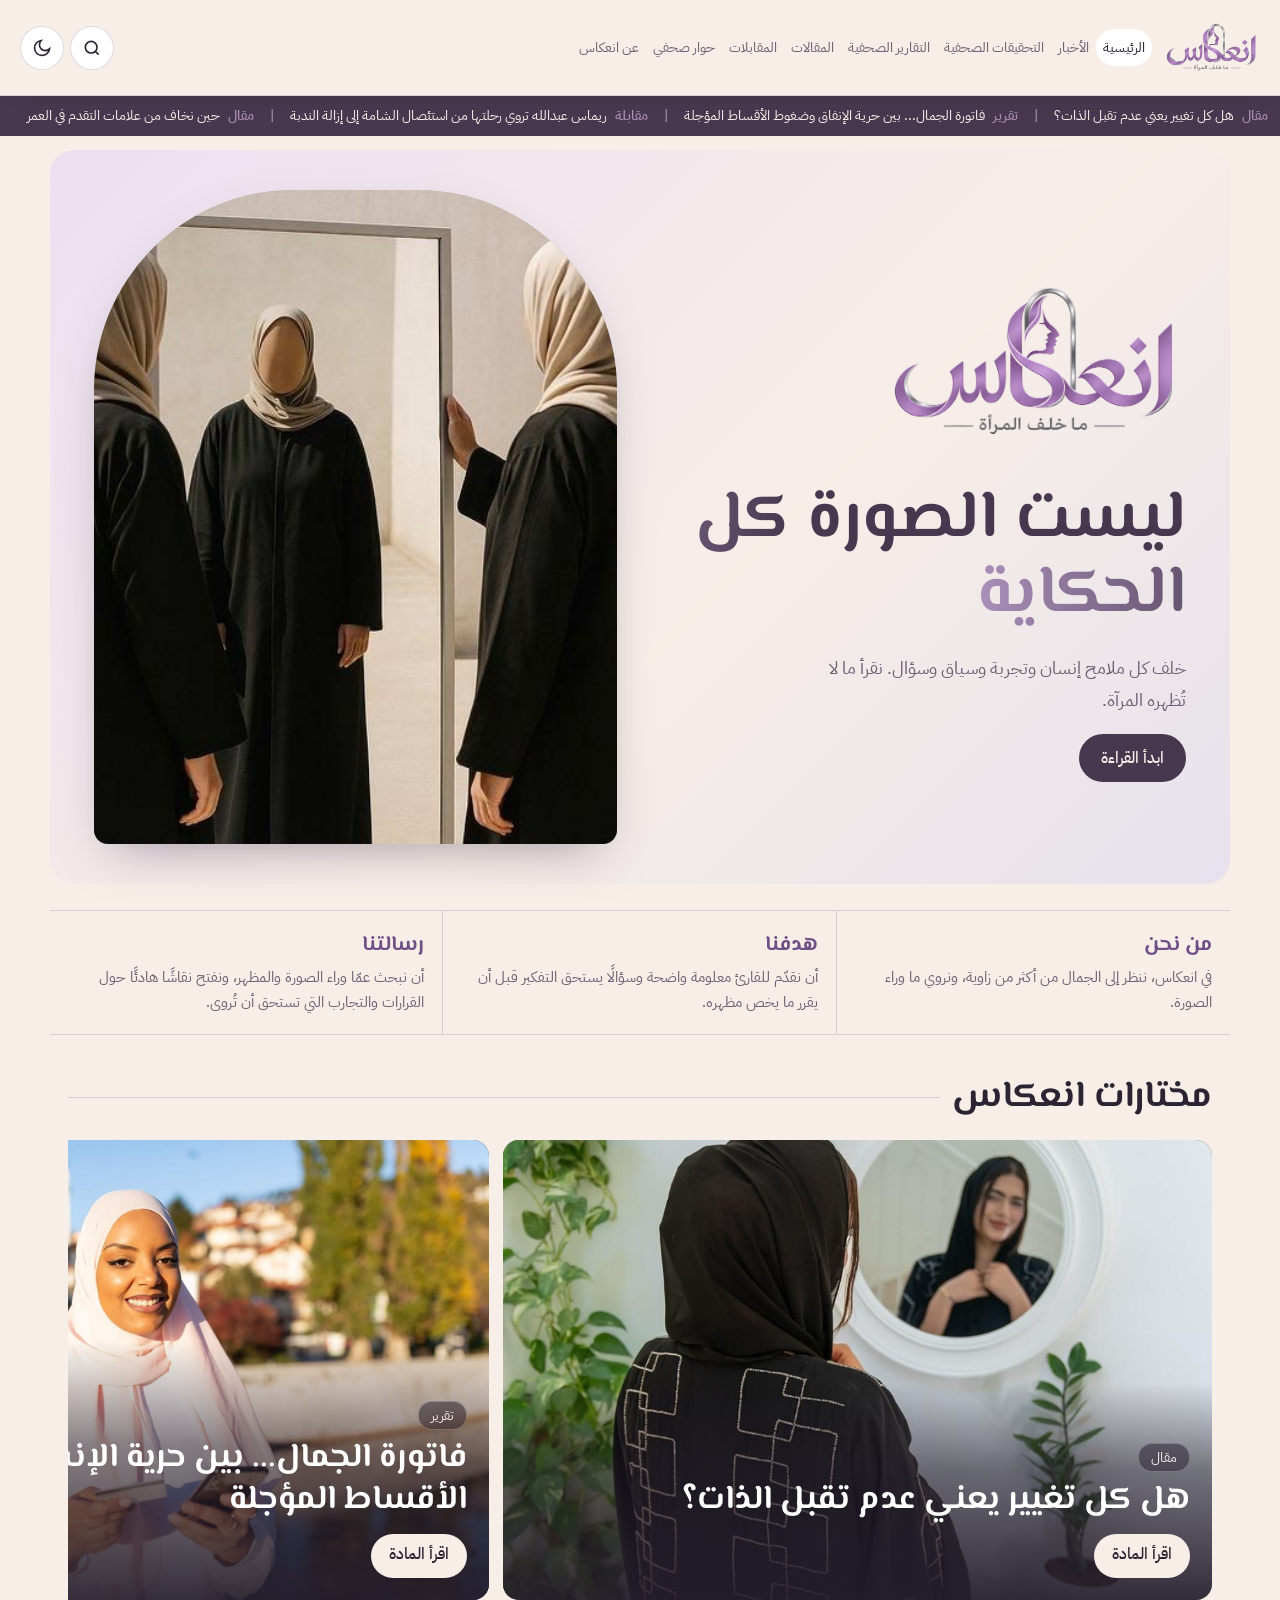
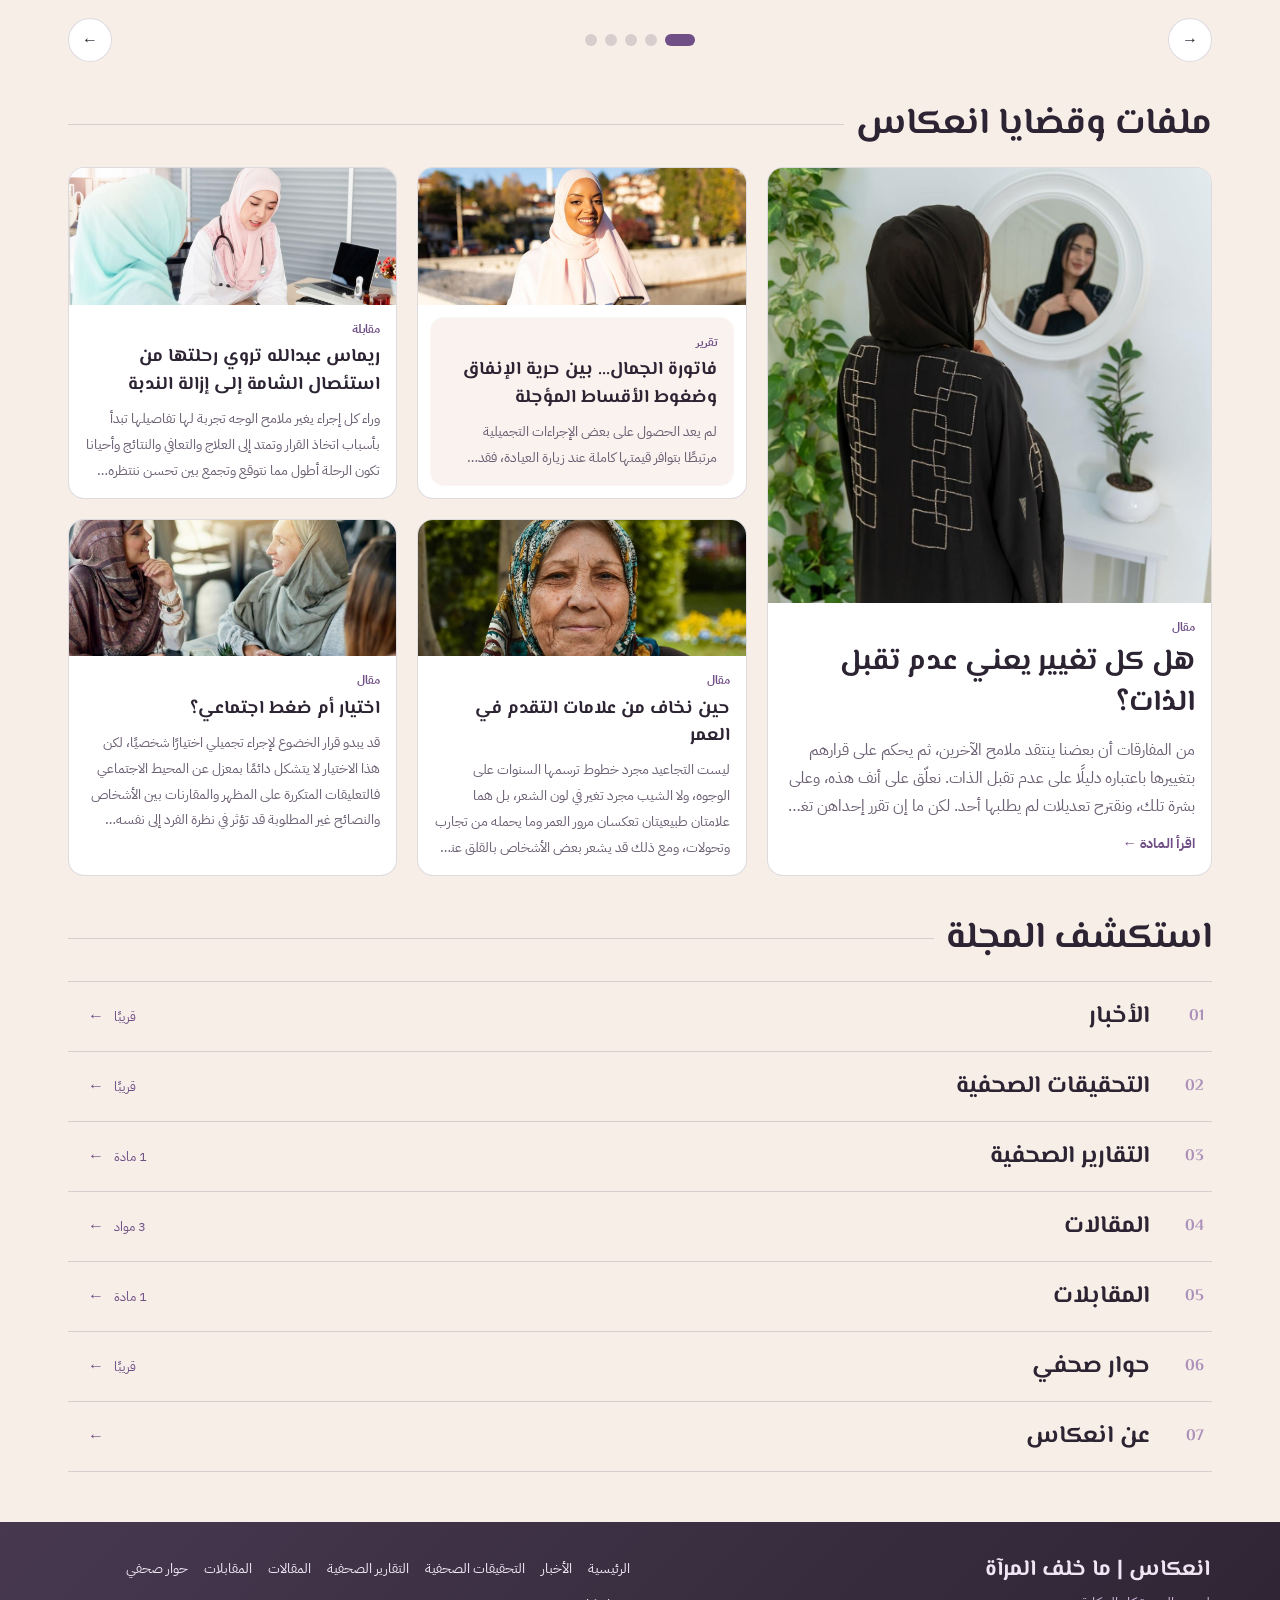
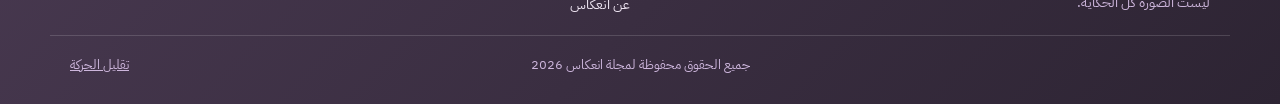
==== commit bedce1f7: "Refresh cached stylesheet for the desktop header row fix" ====
--- a/index.html
+++ b/index.html
@@ -10,7 +10,7 @@
 <script>try{var d=document.documentElement,t=localStorage.getItem('inikas-theme');if(!t)t=matchMedia('(prefers-color-scheme:dark)').matches?'dark':'light';d.dataset.theme=t;if(localStorage.getItem('inikas-motion')==='off')d.dataset.motion='off'}catch(e){}</script>
 
 <link rel="stylesheet" href="assets/css/fonts.css">
-<link rel="stylesheet" href="assets/css/style.css">
+<link rel="stylesheet" href="assets/css/style.css?v=header-row-20261119">
 </head>
 <body>
 <a class="skip" href="#main">تخطَّ إلى المحتوى</a>
--- a/assets/css/style.css
+++ b/assets/css/style.css
@@ -185,13 +185,13 @@
 @media(max-width:539px){.team{grid-template-columns:minmax(0,1fr);gap:12px}.team li{min-height:90px;padding:18px}}
 @media(prefers-reduced-motion:reduce){.team li{transition:none}.team li:hover{transform:none}}
 
-/* Navigation remains available in desktop mode, including a 980px mobile desktop viewport. */
+/* Desktop header: logo, section links and tools share one RTL row. */
 @media(min-width:900px){
- .top{position:sticky;top:0;z-index:40;display:grid;grid-template-columns:1fr auto;gap:8px 16px;padding:10px 20px;background:var(--bg);box-shadow:0 6px 18px -16px var(--ink)}
- .top .brand{grid-column:1;grid-row:1;justify-self:start}
- .top .tools{grid-column:2;grid-row:1;margin-inline-start:0}
- .top #nav{display:flex;grid-column:1/-1;grid-row:2;justify-content:center;align-items:center;flex-wrap:wrap;gap:4px;width:100%;padding-block:7px 2px;border-top:1px solid var(--line)}
- .top #nav a{font-size:.92rem;padding:7px 12px;white-space:nowrap}
+ .top{position:sticky;top:0;z-index:40;display:flex;flex-flow:row nowrap;align-items:center;gap:12px;padding:10px 20px;background:var(--bg);box-shadow:0 6px 18px -16px var(--ink)}
+ .top .brand{flex:0 0 auto}
+ .top .tools{flex:0 0 auto;margin-inline-start:auto}
+ .top #nav{display:flex;flex:1 1 auto;min-width:0;width:auto;margin-inline:0;justify-content:flex-start;align-items:center;flex-wrap:nowrap;gap:0;padding-block:0;border-top:0}
+ .top #nav a{font-size:clamp(.84rem,1.1vw,.92rem);padding:7px clamp(4px,.55vw,9px);white-space:nowrap}
  .top .burger{display:none}
 }
 .team{list-style:none;counter-reset:none}
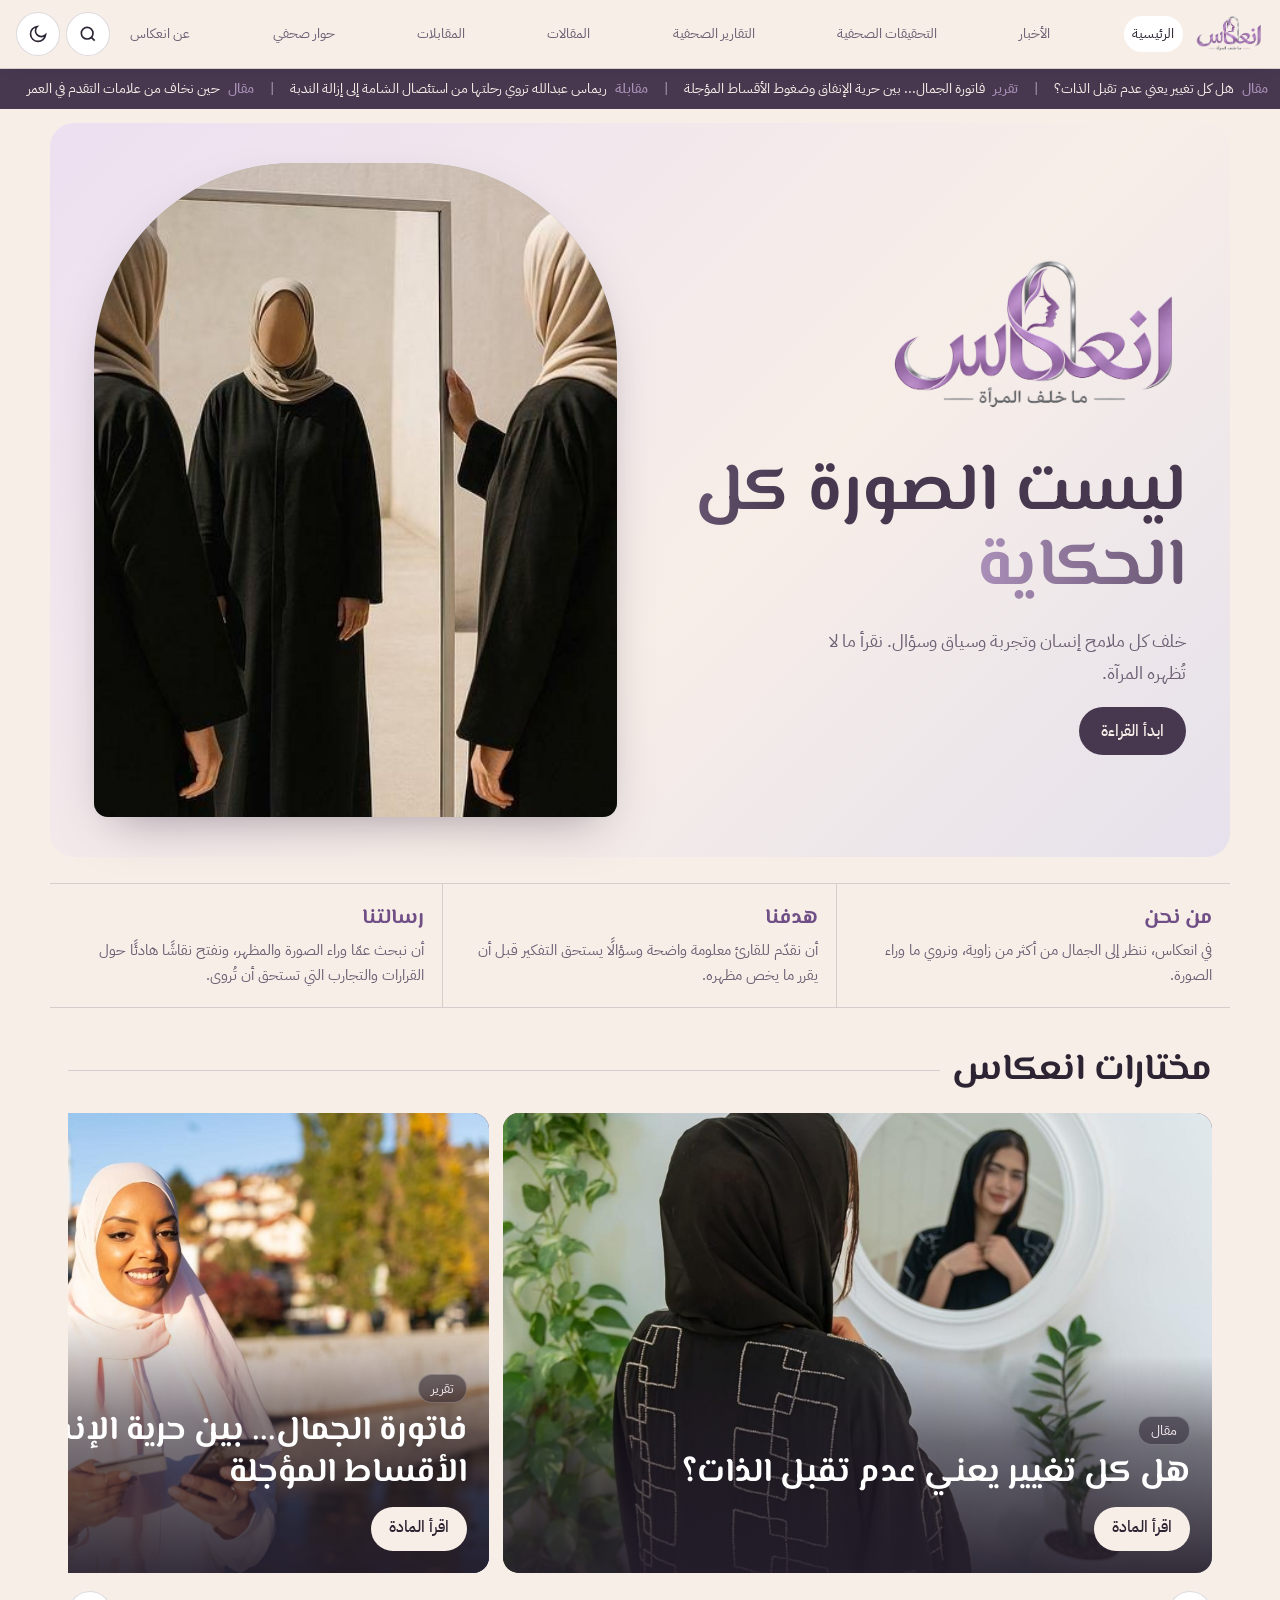
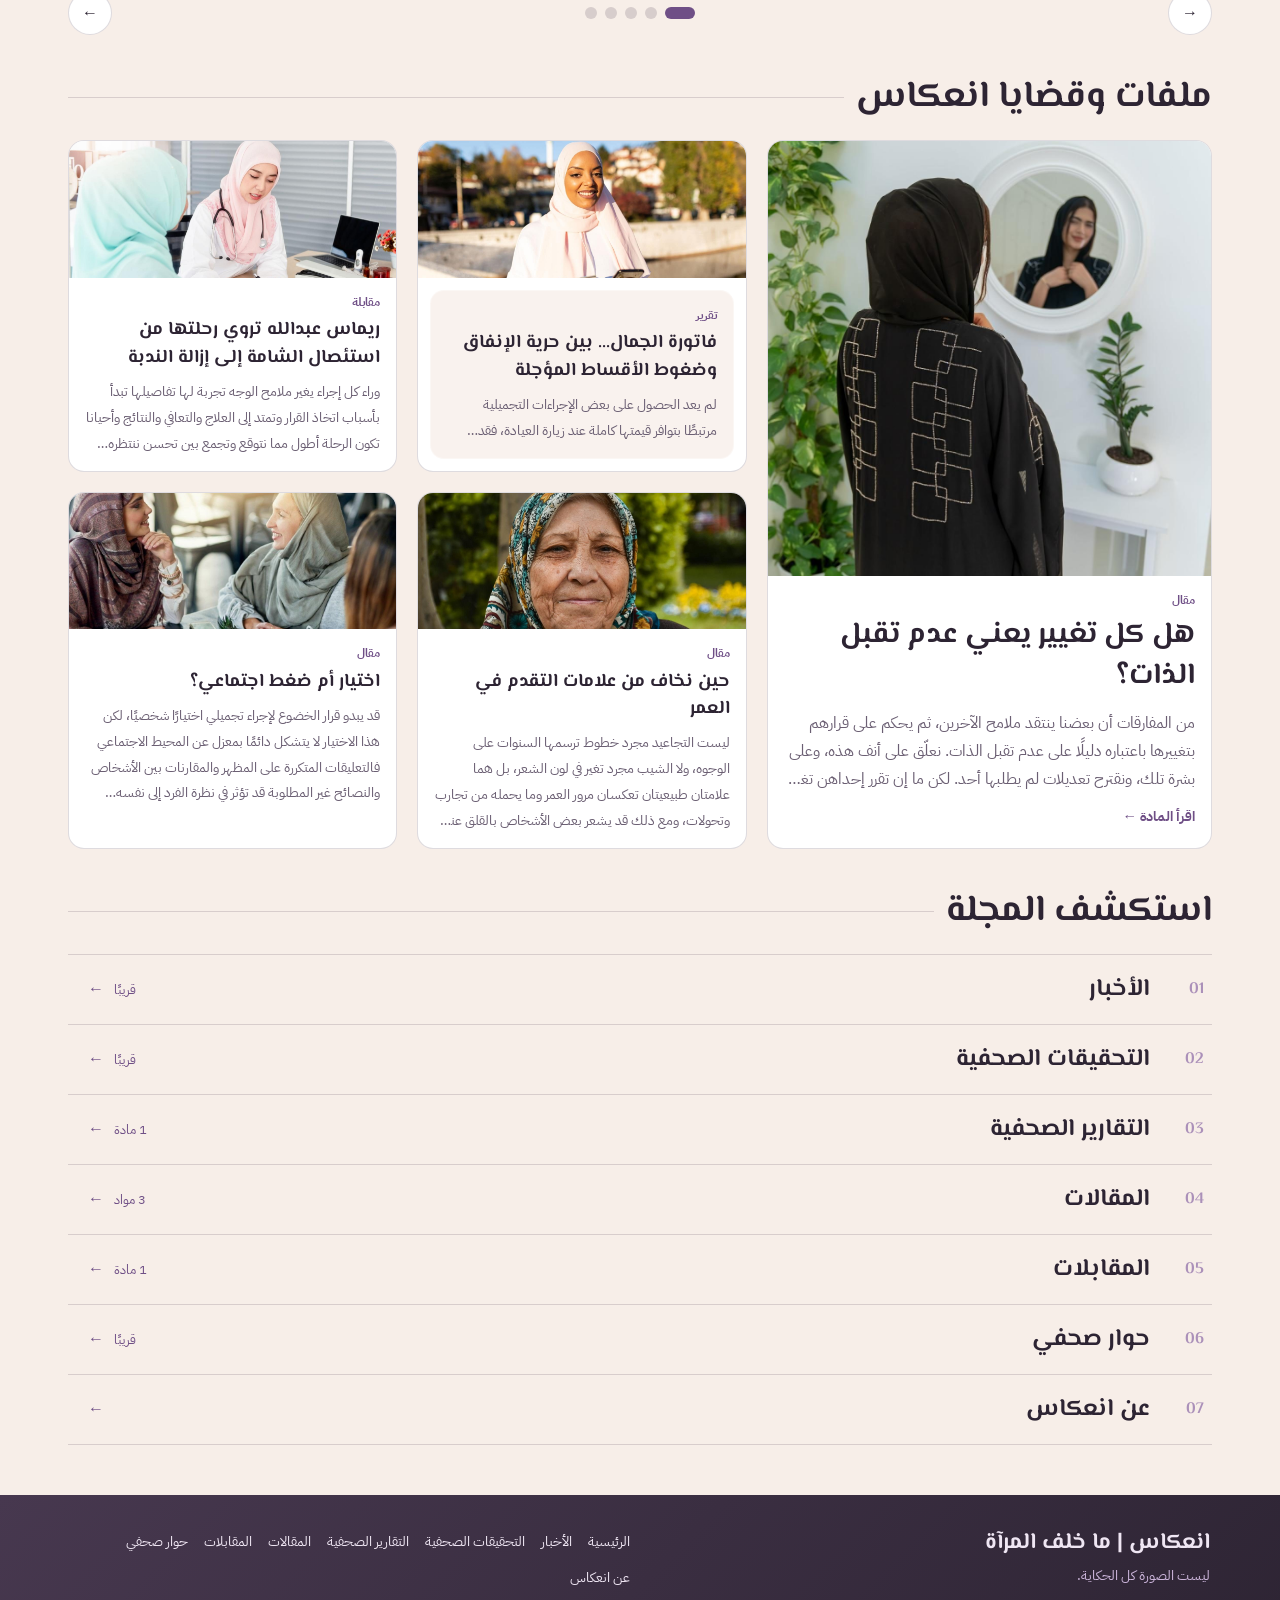
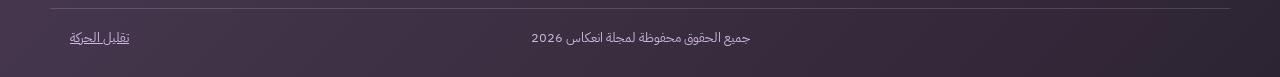
==== commit fc948d38: "Refresh stylesheet cache for approved full-width desktop header" ====
--- a/index.html
+++ b/index.html
@@ -10,7 +10,7 @@
 <script>try{var d=document.documentElement,t=localStorage.getItem('inikas-theme');if(!t)t=matchMedia('(prefers-color-scheme:dark)').matches?'dark':'light';d.dataset.theme=t;if(localStorage.getItem('inikas-motion')==='off')d.dataset.motion='off'}catch(e){}</script>
 
 <link rel="stylesheet" href="assets/css/fonts.css">
-<link rel="stylesheet" href="assets/css/style.css?v=header-row-20261119">
+<link rel="stylesheet" href="assets/css/style.css?v=header-fullwidth-20261119-0605">
 </head>
 <body>
 <a class="skip" href="#main">تخطَّ إلى المحتوى</a>
--- a/assets/css/style.css
+++ b/assets/css/style.css
@@ -135,13 +135,6 @@
 @media(max-width:999px){.brand img{height:44px}}
 
 /* Requested adjustments, scoped to desktop header, files, footer and team. */
-@media(min-width:1000px){
- .top{display:flex;min-height:96px;gap:12px;padding:12px 20px;visibility:visible;opacity:1}
- .top .brand{flex:0 0 auto}.top .brand img{height:72px;width:auto}
- #nav{display:flex;flex:1 1 auto;min-width:0;align-items:center;justify-content:center;gap:0;margin-inline:0;flex-wrap:nowrap}
- #nav a{font-size:clamp(.80rem,1.08vw,.95rem);padding:8px clamp(5px,.7vw,12px)}
- .top .tools{flex:0 0 auto;margin-inline-start:0}
-}
 /* Keep all existing card surfaces and images; change only the files layout. */
 .files{gap:20px;align-items:stretch}
 .files>.c{min-width:0}
@@ -185,15 +178,17 @@
 @media(max-width:539px){.team{grid-template-columns:minmax(0,1fr);gap:12px}.team li{min-height:90px;padding:18px}}
 @media(prefers-reduced-motion:reduce){.team li{transition:none}.team li:hover{transform:none}}
 
-/* Desktop header: logo, section links and tools share one RTL row. */
+/* Desktop header: one full-width RTL row, matching the approved preview. */
 @media(min-width:900px){
- .top{position:sticky;top:0;z-index:40;display:flex;flex-flow:row nowrap;align-items:center;gap:12px;padding:10px 20px;background:var(--bg);box-shadow:0 6px 18px -16px var(--ink)}
+ .top{position:sticky;top:0;z-index:40;display:flex;flex-flow:row nowrap;align-items:center;min-height:0;width:100%;max-width:none;gap:12px;padding:8px 16px;background:var(--bg);box-shadow:0 6px 18px -16px var(--ink)}
  .top .brand{flex:0 0 auto}
- .top .tools{flex:0 0 auto;margin-inline-start:auto}
- .top #nav{display:flex;flex:1 1 auto;min-width:0;width:auto;margin-inline:0;justify-content:flex-start;align-items:center;flex-wrap:nowrap;gap:0;padding-block:0;border-top:0}
- .top #nav a{font-size:clamp(.84rem,1.1vw,.92rem);padding:7px clamp(4px,.55vw,9px);white-space:nowrap}
+ .top .brand img{height:44px;width:auto}
+ .top .tools{flex:0 0 auto;margin:0}
+ .top #nav{display:flex;flex:1 1 0;min-width:0;width:auto;margin:0;justify-content:space-between;align-items:center;flex-wrap:nowrap;gap:0;padding:0;border:0}
+ .top #nav a{flex:0 0 auto;font-size:clamp(.84rem,1.1vw,1rem);padding:6px clamp(5px,.65vw,10px);white-space:nowrap}
  .top .burger{display:none}
 }
+@media(min-width:1200px){.top .brand img{height:52px}}
 .team{list-style:none;counter-reset:none}
 .team li{position:relative;gap:16px;border-inline-start:3px solid var(--mauve);border-radius:16px;min-width:0}
 .team li::before{content:none;display:none;counter-increment:none}
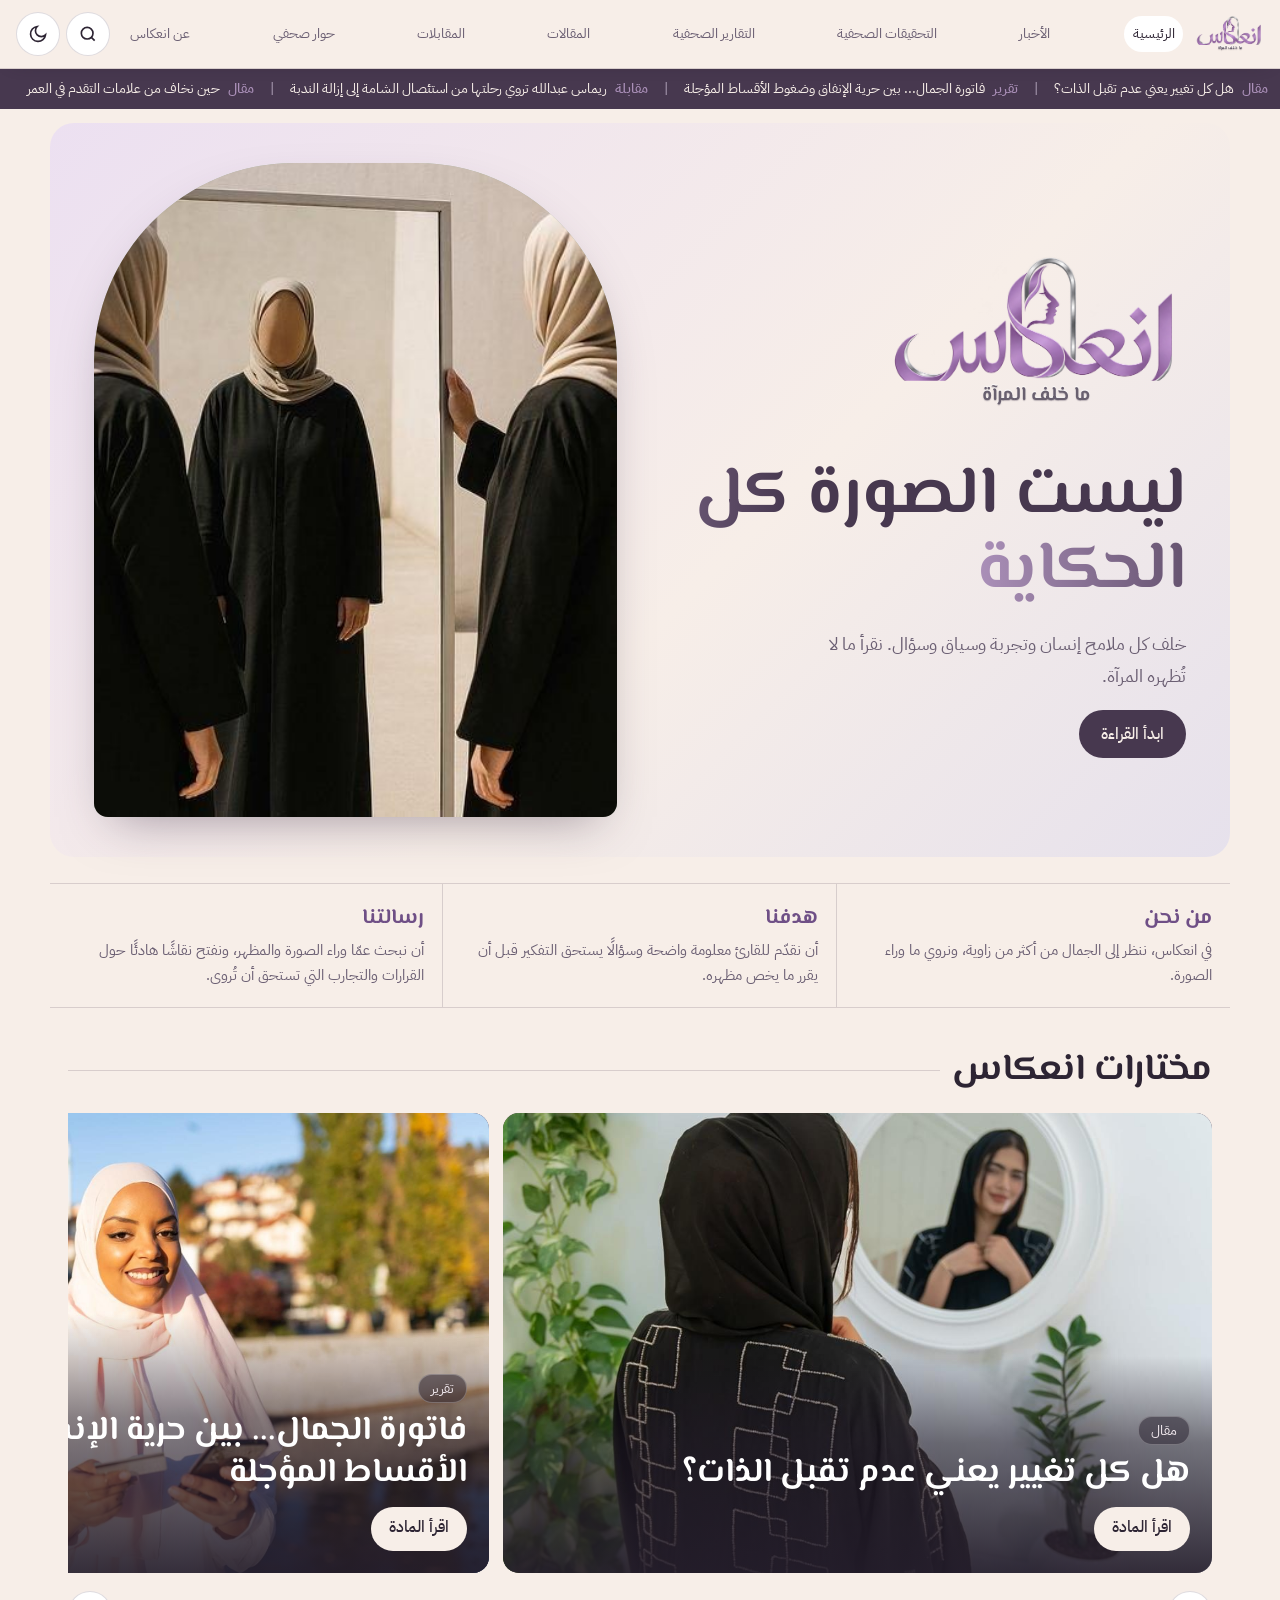
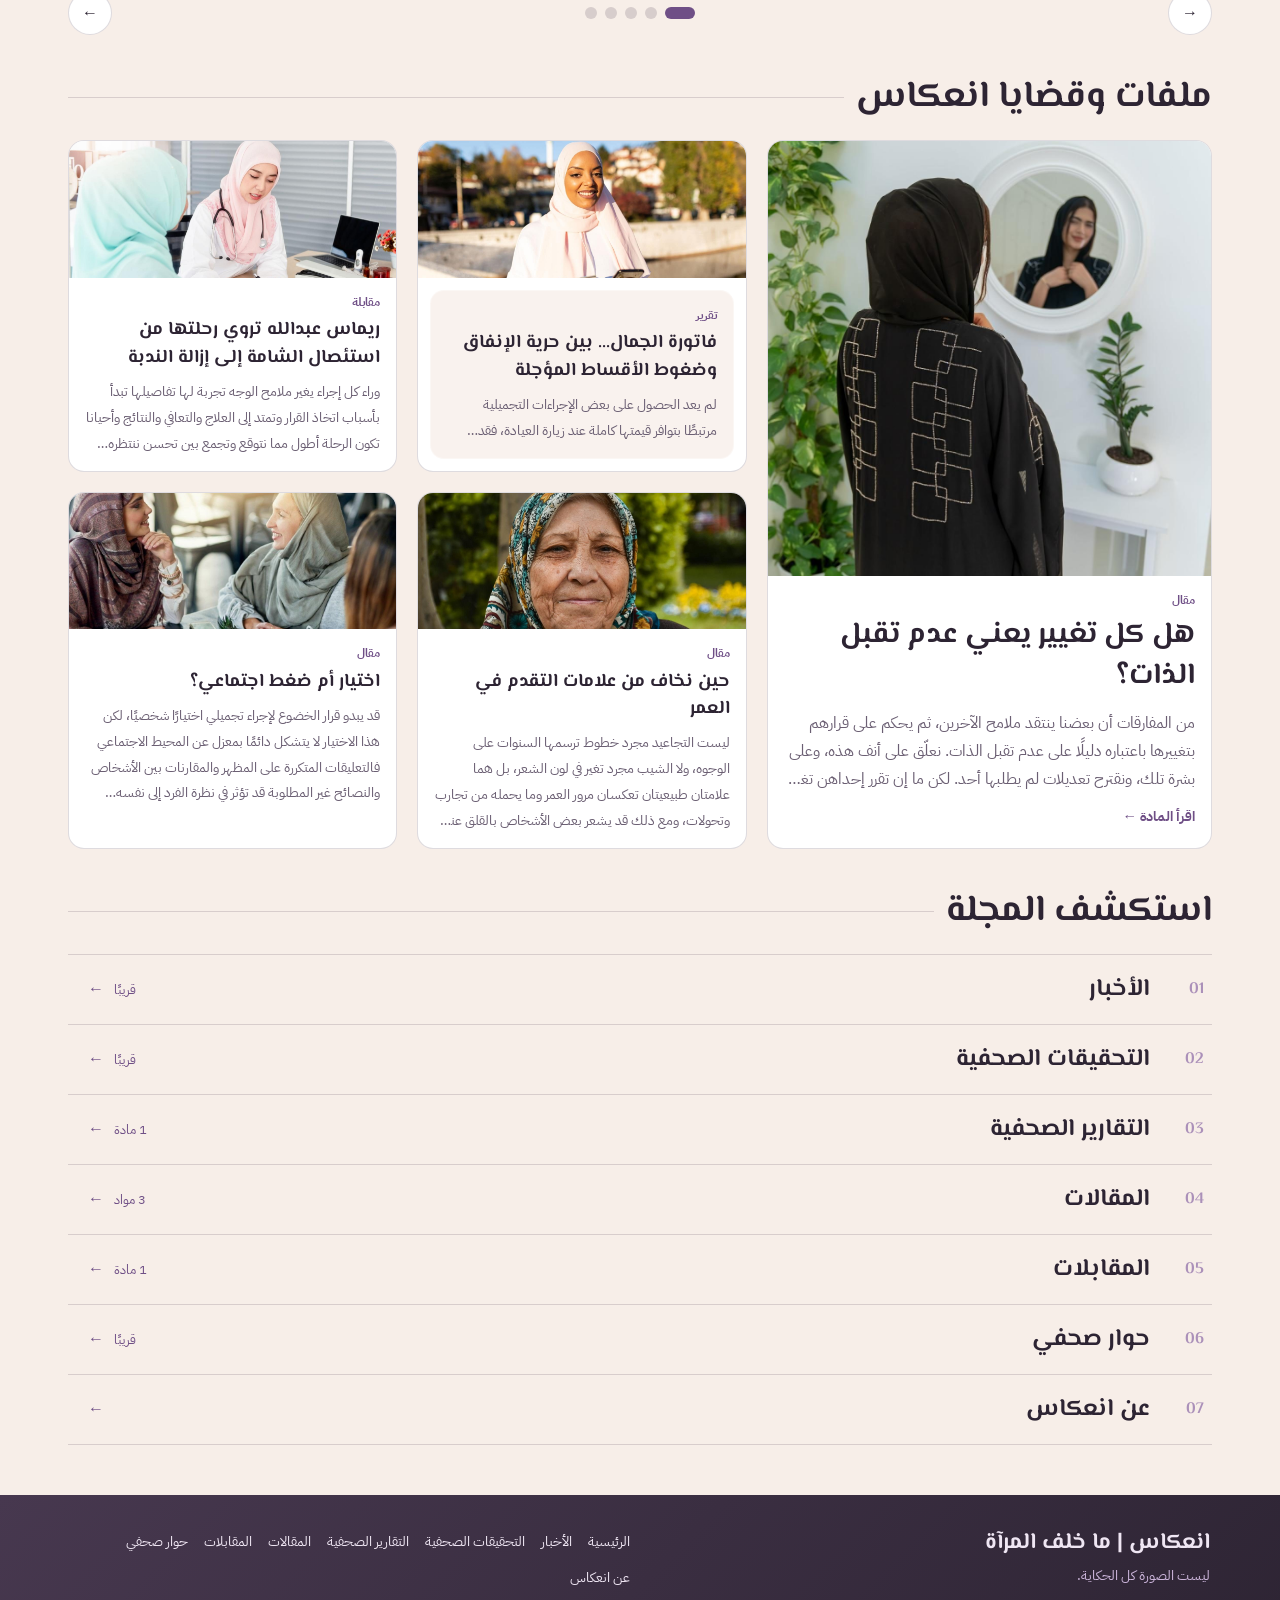
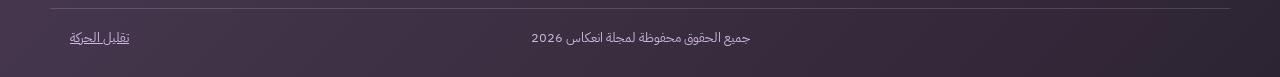
==== commit b6719966: "Show corrected Inikas magazine logo in website header" ====
--- a/index.html
+++ b/index.html
@@ -10,13 +10,13 @@
 <script>try{var d=document.documentElement,t=localStorage.getItem('inikas-theme');if(!t)t=matchMedia('(prefers-color-scheme:dark)').matches?'dark':'light';d.dataset.theme=t;if(localStorage.getItem('inikas-motion')==='off')d.dataset.motion='off'}catch(e){}</script>
 
 <link rel="stylesheet" href="assets/css/fonts.css">
-<link rel="stylesheet" href="assets/css/style.css?v=header-fullwidth-20261119-0605">
+<link rel="stylesheet" href="assets/css/style.css?v=logo-corrected-20261123">
 </head>
 <body>
 <a class="skip" href="#main">تخطَّ إلى المحتوى</a>
 <div id="progress" aria-hidden="true"></div>
 <header class="top">
- <a class="brand" href="#/" aria-label="انعكاس — الرئيسية"><img src="assets/images/logo-inikas.png" alt="شعار انعكاس: ما خلف المرآة"></a>
+ <a class="brand" href="#/" aria-label="انعكاس — الرئيسية"><span class="logo-composite" role="img" aria-label="شعار انعكاس: ما خلف المرآة"><img src="assets/images/logo-inikas.png" alt=""></span></a>
  <nav id="nav" aria-label="أقسام المجلة"></nav>
  <div class="tools">
   <button id="btnSearch" class="ib" aria-label="بحث"><svg viewBox="0 0 24 24" width="20" height="20" fill="none" stroke="currentColor" stroke-width="2"><circle cx="11" cy="11" r="7"/><path d="m20 20-4-4"/></svg></button>
@@ -30,5 +30,5 @@
 <div id="overlay" hidden></div>
 <script src="content/articles.js"></script>
 <script src="content/articles2.js"></script>
-<script src="assets/js/app.js"></script>
+<script src="assets/js/app.js?v=logo-corrected-20261123"></script>
 </body></html>
--- a/assets/css/style.css
+++ b/assets/css/style.css
@@ -196,3 +196,12 @@
 .team svg{width:46px;height:46px;padding:10px;border:1px solid var(--line);border-radius:50%;background:var(--bg);color:var(--mauve);flex-shrink:0}
 
 .reading .top #nav{display:none}
+
+/* Inikas transparent logo: retain the original artwork, replace the obsolete tagline visibly. */
+.logo-composite{display:inline-block;position:relative;vertical-align:middle;aspect-ratio:1448 / 1086;overflow:hidden;container-type:inline-size;flex:none;background:transparent!important;border-radius:0!important;padding:0!important}
+.logo-composite>img{display:block!important;position:absolute!important;inset:0;width:100%!important;height:100%!important;object-fit:contain!important;max-width:none!important;border-radius:0!important;padding:0!important;background:transparent!important;clip-path:inset(0 0 29% 0)}
+.logo-composite::after{content:'ما خلف المرآة';position:absolute;z-index:1;top:72%;right:0;left:0;text-align:center;direction:rtl;font-family:'El Messiri','IBM Plex Sans Arabic',serif;font-weight:700;line-height:1.35;font-size:18px;font-size:6.5cqw;white-space:nowrap;color:#69606f;text-shadow:0 -1px 1px rgba(255,255,255,.85),0 1px 1px rgba(53,42,66,.28)}
+.top .brand .logo-composite{height:44px;width:59px}
+@media(min-width:1200px){.top .brand .logo-composite{height:52px;width:69px}}
+.hero .logo-composite.logo{width:min(300px,72%);height:auto;margin:0 0 6px}
+.dh .logo-composite{height:56px;width:75px}
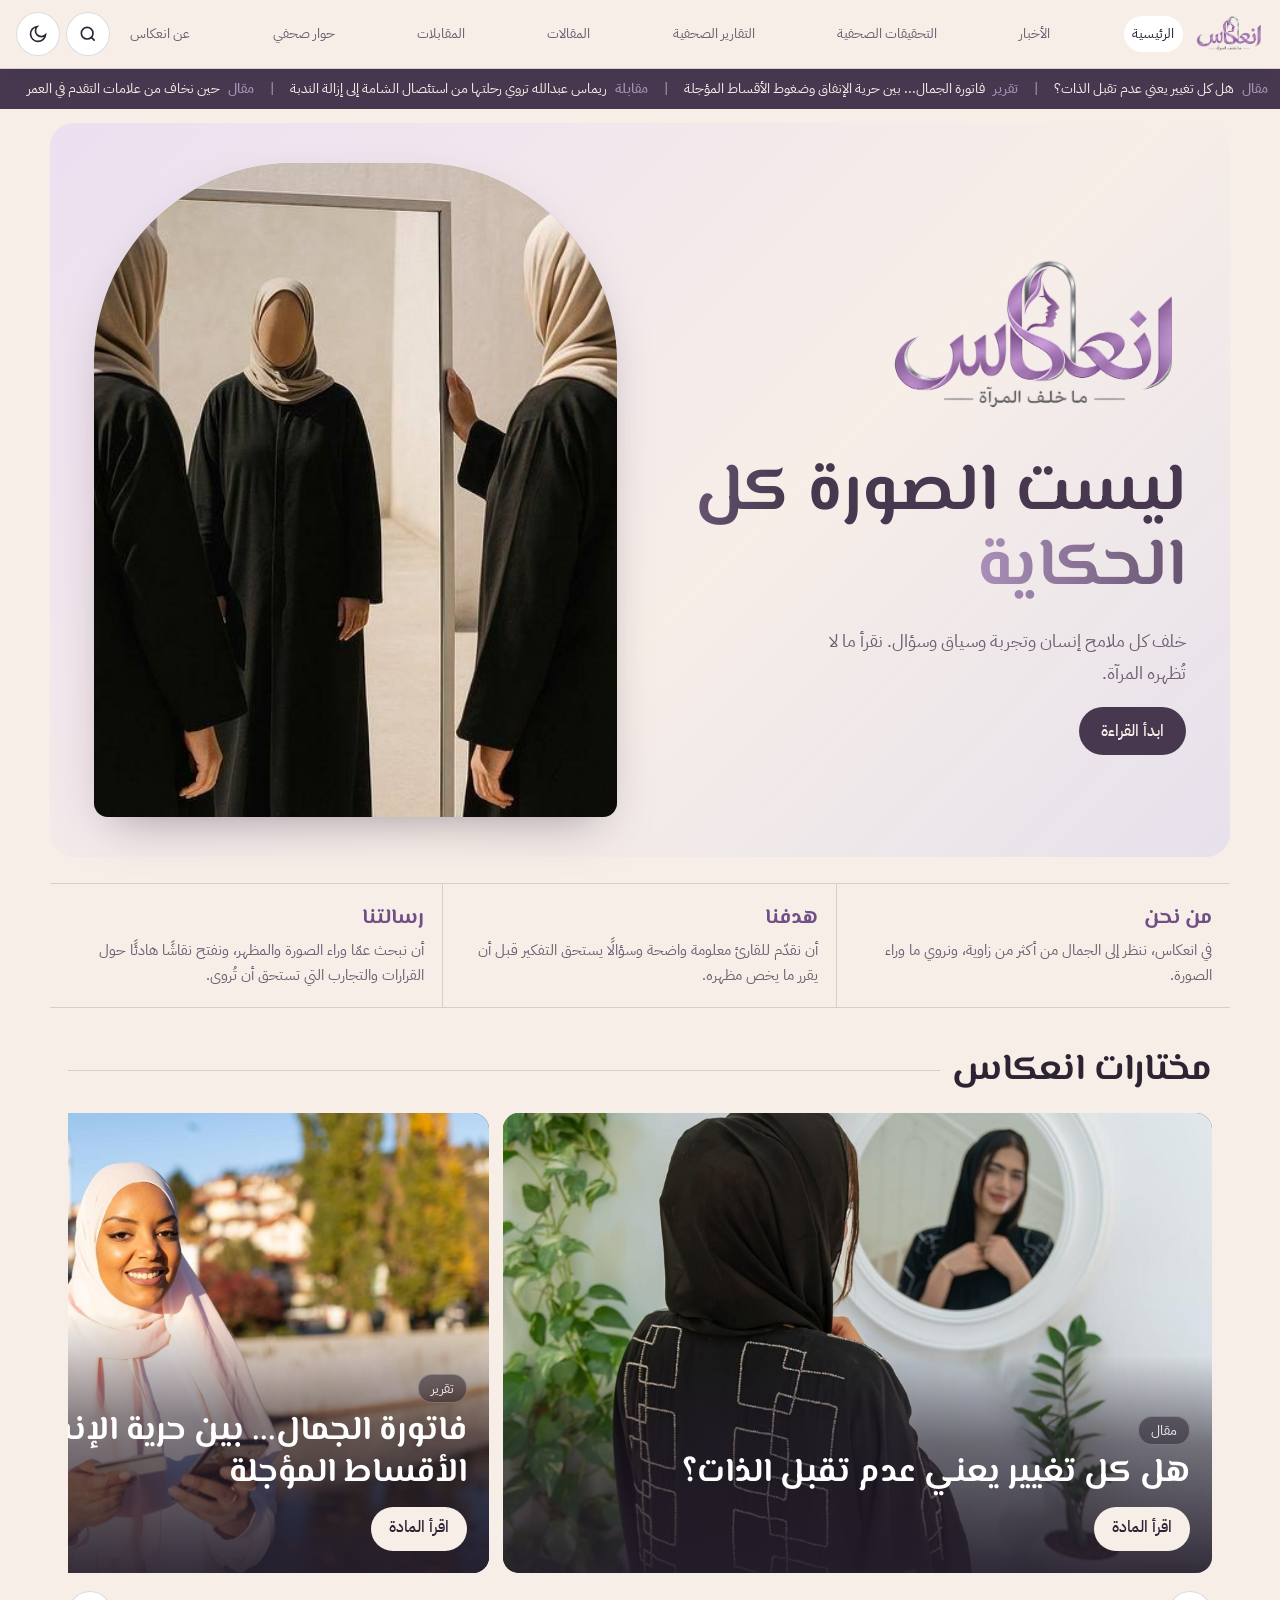
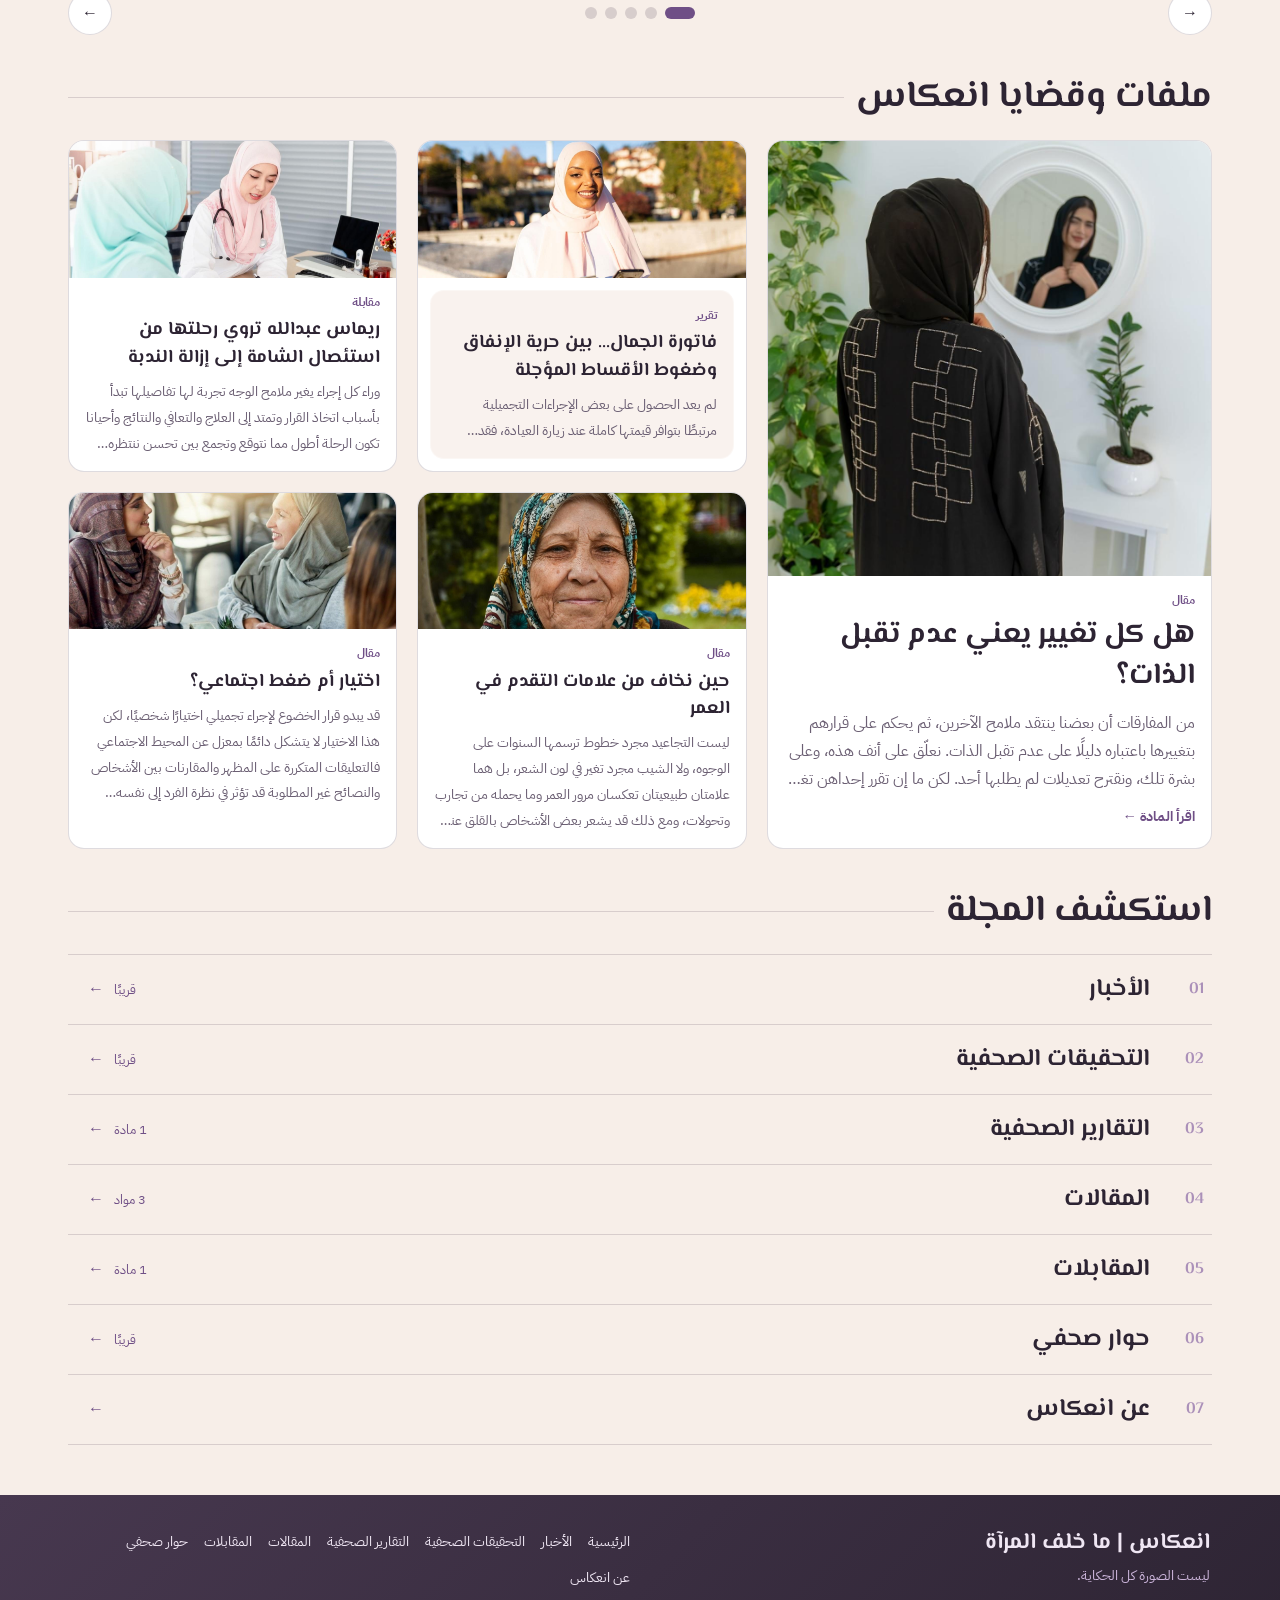
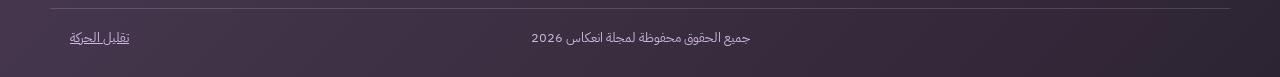
==== commit 47ae9049: "Replace Inikas logo with corrected transparent PNG (ما خلف المرآة)" ====
--- a/index.html
+++ b/index.html
@@ -6,17 +6,17 @@
 <title>انعكاس | ما خلف المرآة</title>
 <meta name="description" content="في انعكاس ننظر إلى الجمال من أكثر من زاوية، ونحكي القصص التي تختبئ خلف الصورة.">
 <meta property="og:title" content="انعكاس | ما خلف المرآة"><meta property="og:type" content="website">
-<link rel="icon" href="assets/images/logo-inikas.png">
+<link rel="icon" href="assets/images/logo-inikas.png?v=20261123-correct">
 <script>try{var d=document.documentElement,t=localStorage.getItem('inikas-theme');if(!t)t=matchMedia('(prefers-color-scheme:dark)').matches?'dark':'light';d.dataset.theme=t;if(localStorage.getItem('inikas-motion')==='off')d.dataset.motion='off'}catch(e){}</script>
 
 <link rel="stylesheet" href="assets/css/fonts.css">
-<link rel="stylesheet" href="assets/css/style.css?v=logo-corrected-20261123">
+<link rel="stylesheet" href="assets/css/style.css?v=20261123-asset">
 </head>
 <body>
 <a class="skip" href="#main">تخطَّ إلى المحتوى</a>
 <div id="progress" aria-hidden="true"></div>
 <header class="top">
- <a class="brand" href="#/" aria-label="انعكاس — الرئيسية"><span class="logo-composite" role="img" aria-label="شعار انعكاس: ما خلف المرآة"><img src="assets/images/logo-inikas.png" alt=""></span></a>
+ <a class="brand" href="#/" aria-label="انعكاس — الرئيسية"><img src="assets/images/logo-inikas.png?v=20261123-correct" alt="شعار انعكاس: ما خلف المرآة"></a>
  <nav id="nav" aria-label="أقسام المجلة"></nav>
  <div class="tools">
   <button id="btnSearch" class="ib" aria-label="بحث"><svg viewBox="0 0 24 24" width="20" height="20" fill="none" stroke="currentColor" stroke-width="2"><circle cx="11" cy="11" r="7"/><path d="m20 20-4-4"/></svg></button>
@@ -30,5 +30,5 @@
 <div id="overlay" hidden></div>
 <script src="content/articles.js"></script>
 <script src="content/articles2.js"></script>
-<script src="assets/js/app.js?v=logo-corrected-20261123"></script>
+<script src="assets/js/app.js?v=20261123-asset"></script>
 </body></html>
--- a/assets/css/style.css
+++ b/assets/css/style.css
@@ -196,12 +196,3 @@
 .team svg{width:46px;height:46px;padding:10px;border:1px solid var(--line);border-radius:50%;background:var(--bg);color:var(--mauve);flex-shrink:0}
 
 .reading .top #nav{display:none}
-
-/* Inikas transparent logo: retain the original artwork, replace the obsolete tagline visibly. */
-.logo-composite{display:inline-block;position:relative;vertical-align:middle;aspect-ratio:1448 / 1086;overflow:hidden;container-type:inline-size;flex:none;background:transparent!important;border-radius:0!important;padding:0!important}
-.logo-composite>img{display:block!important;position:absolute!important;inset:0;width:100%!important;height:100%!important;object-fit:contain!important;max-width:none!important;border-radius:0!important;padding:0!important;background:transparent!important;clip-path:inset(0 0 29% 0)}
-.logo-composite::after{content:'ما خلف المرآة';position:absolute;z-index:1;top:72%;right:0;left:0;text-align:center;direction:rtl;font-family:'El Messiri','IBM Plex Sans Arabic',serif;font-weight:700;line-height:1.35;font-size:18px;font-size:6.5cqw;white-space:nowrap;color:#69606f;text-shadow:0 -1px 1px rgba(255,255,255,.85),0 1px 1px rgba(53,42,66,.28)}
-.top .brand .logo-composite{height:44px;width:59px}
-@media(min-width:1200px){.top .brand .logo-composite{height:52px;width:69px}}
-.hero .logo-composite.logo{width:min(300px,72%);height:auto;margin:0 0 6px}
-.dh .logo-composite{height:56px;width:75px}
